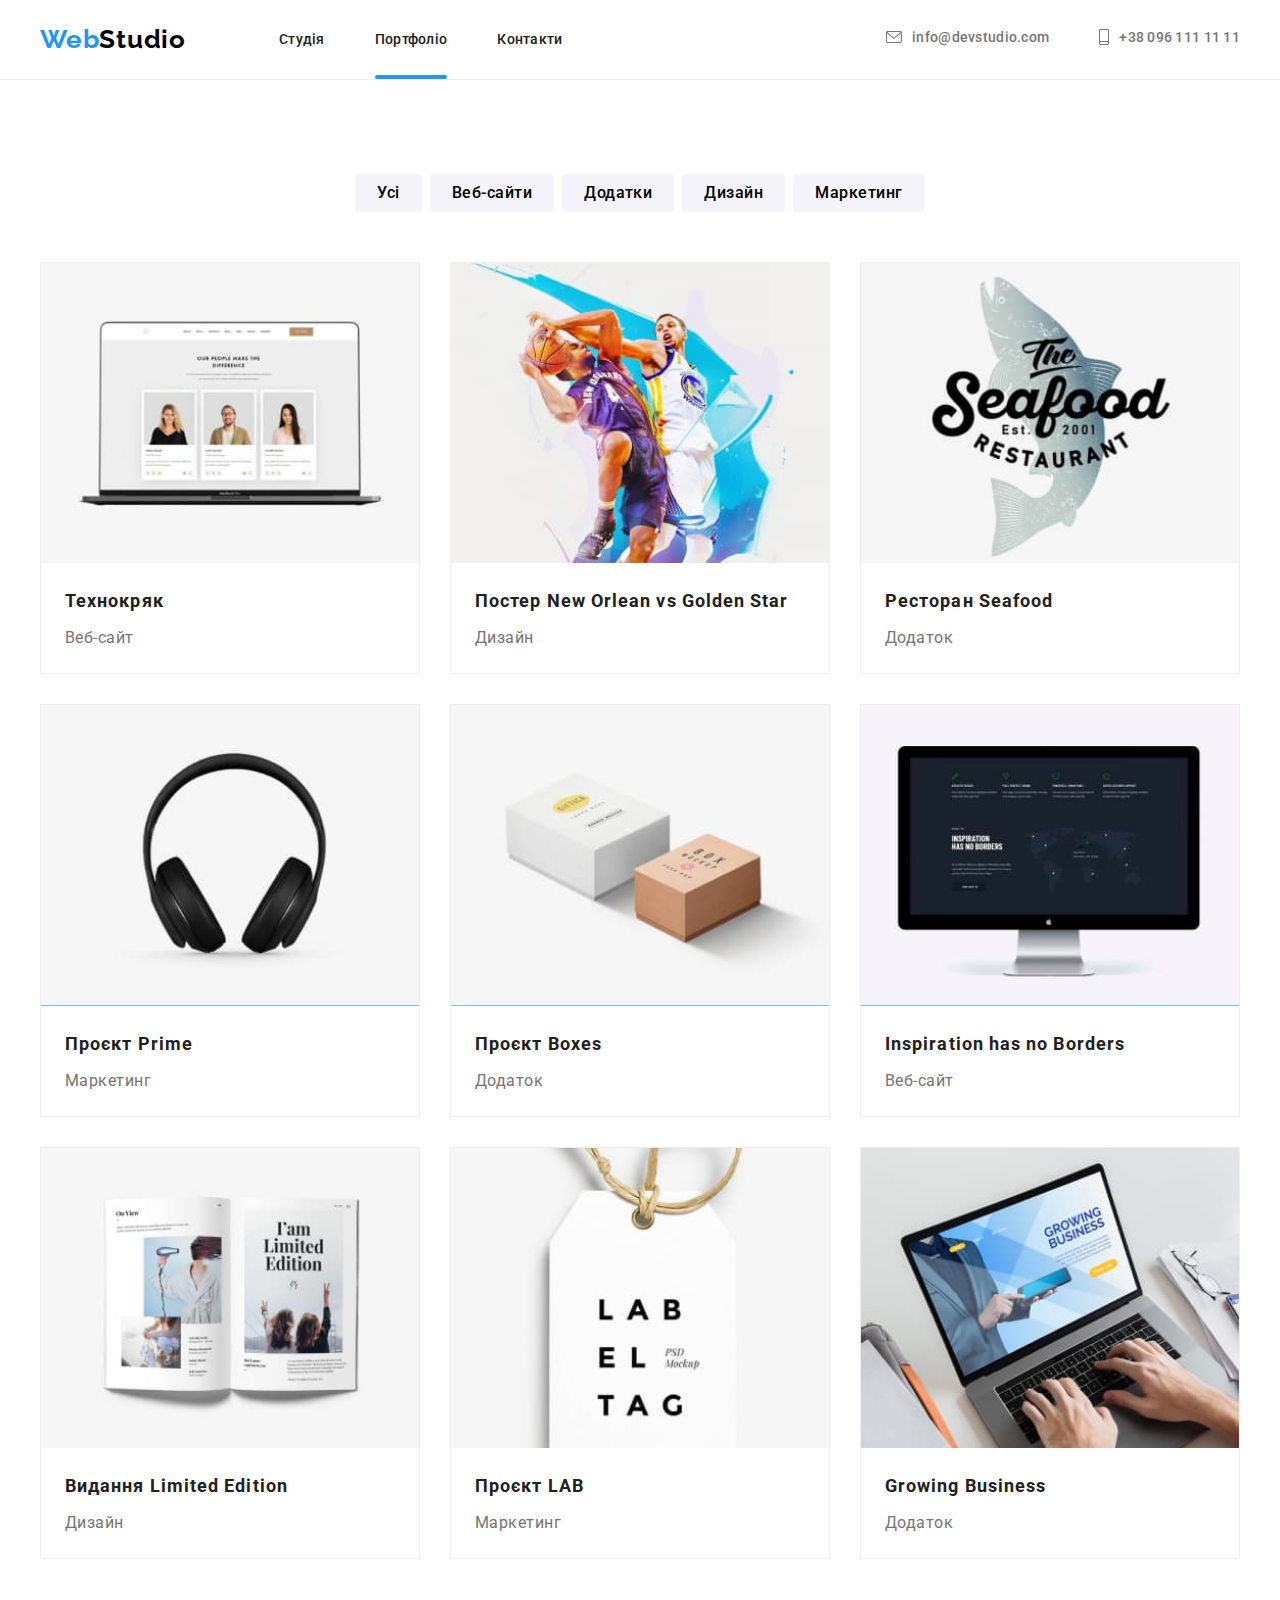
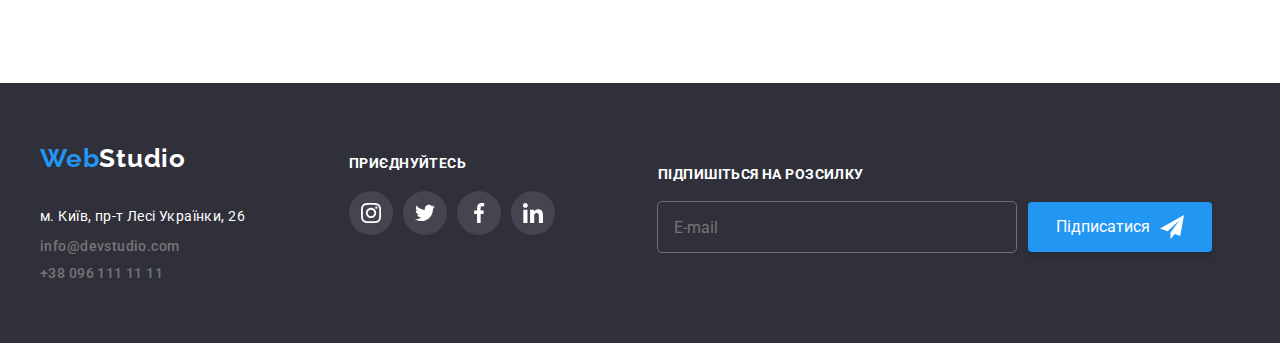
==== portfolio.html @ 51b9fe57 "commed" ====
<!DOCTYPE html>
<html lang="en">
  <head>
    <meta charset="UTF-8" />
    <meta http-equiv="X-UA-Compatible" content="IE=edge" />
    <meta name="viewport" content="width=device-width, initial-scale=1.0" />
    <link
      rel="stylesheet"
      href="https://cdnjs.cloudflare.com/ajax/libs/modern-normalize/1.1.0/modern-normalize.css"
    />
    <link rel="stylesheet" href="./css/style.css" />
    <link rel="preconnect" href="https://fonts.googleapis.com" />
    <link rel="preconnect" href="https://fonts.gstatic.com" crossorigin />
    <link
      href="https://fonts.googleapis.com/css2?family=Raleway:wght@700&family=Roboto:wght@400;500;700;900&display=swap"
      rel="stylesheet"
    />
    <title>WebStudio</title>
  </head>
  <body>
    <header>
      <div class="container header">
        <a class="logo link" href="/"
          ><span class="logo__text">Web</span>Studio</a
        >
        <nav>
          <ul class="list header-list">
            <li>
              <a class="link list-link" href="./index.html">Студія</a>
            </li>
            <li>
              <a
                class="link header-menu__active list-link"
                href="./portfolio.html"
                >Портфоліо</a
              >
            </li>
            <li><a class="link list-link" href="#">Контакти</a></li>
          </ul>
        </nav>
        <ul class="list header-contact">
          <li class="header-contact__icon">
            <a
              class="link list-link header-contact__link"
              href="mailto:info@devstudio.com"
            >
              <svg width="16" height="12px">
                <use href="./images/icons.svg#icon-envelope"></use>
              </svg>
              info@devstudio.com
            </a>
          </li>
          <li class="header-contact__icon">
            <a
              class="link list-link header-contact__link"
              href="tel:+380961111111"
            >
              <svg width="10" height="16px">
                <use href="./images/icons.svg#icon-vector"></use>
              </svg>
              +38 096 111 11 11
            </a>
          </li>
        </ul>
      </div>
    </header>
    <main>
      <section class="section">
        <div class="container">
          <ul class="list button-flex">
            <li><button class="projects" type="button">Усі</button></li>
            <li><button class="projects" type="button">Веб-сайти</button></li>
            <li><button class="projects" type="button">Додатки</button></li>
            <li><button class="projects" type="button">Дизайн</button></li>
            <li><button class="projects" type="button">Маркетинг</button></li>
          </ul>
          <ul class="list work-flex">
            <li class="item">
              <div class="img-wrapper">
                <img
                  src="./images/web-site-texnokrik.jpg"
                  alt="Технокряк"
                  width="370"
                />
                <div class="work-description">
                  Ресурс пропонує комплексні пропозиції з різним рівнем
                  функціоналу та сервісів. Все це дозволить відвідувачу отримати
                  вичерпні відомості про компанію чи приватну особу.
                </div>
              </div>
              <h2 class="projects-name">Технокряк</h2>
              <p class="projects-work">Веб-сайт</p>
            </li>
            <li class="item">
              <div class="img-wrapper">
                <img
                  src="./images/design-new-orlean-vs-golden-star.jpg"
                  alt="Постер New Orlean vs Golden Star"
                  width="370"
                />
                <div class="work-description">
                  Ресурс пропонує комплексні пропозиції з різним рівнем
                  функціоналу та сервісів. Все це дозволить відвідувачу отримати
                  вичерпні відомості про компанію чи приватну особу.
                </div>
              </div>
              <h2 class="projects-name">Постер New Orlean vs Golden Star</h2>
              <p class="projects-work">Дизайн</p>
            </li>
            <li class="item">
              <div class="img-wrapper">
                <img
                  src="./images/addition-seafood-restaurant.jpg"
                  alt="Ресторан Seafood"
                  width="370"
                />
                <div class="work-description">
                  Ресурс пропонує комплексні пропозиції з різним рівнем
                  функціоналу та сервісів. Все це дозволить відвідувачу отримати
                  вичерпні відомості про компанію чи приватну особу.
                </div>
              </div>
              <h2 class="projects-name">Ресторан Seafood</h2>
              <p class="projects-work">Додаток</p>
            </li>
            <li class="item">
              <div class="img-wrapper">
                <img
                  src="./images/marketing-project-prime.jpg"
                  alt="Проєкт Prime"
                  width="370"
                />
                <div class="work-description">
                  Ресурс пропонує комплексні пропозиції з різним рівнем
                  функціоналу та сервісів. Все це дозволить відвідувачу отримати
                  вичерпні відомості про компанію чи приватну особу.
                </div>
              </div>
              <h2 class="projects-name">Проєкт Prime</h2>
              <p class="projects-work">Маркетинг</p>
            </li>
            <li class="item">
              <div class="img-wrapper">
                <img
                  src="./images/addition-project-boxes.jpg"
                  alt="Проєкт Boxes"
                  width="370"
                />
                <div class="work-description">
                  Ресурс пропонує комплексні пропозиції з різним рівнем
                  функціоналу та сервісів. Все це дозволить відвідувачу отримати
                  вичерпні відомості про компанію чи приватну особу.
                </div>
              </div>
              <h2 class="projects-name">Проєкт Boxes</h2>
              <p class="projects-work">Додаток</p>
            </li>
            <li class="item">
              <div class="img-wrapper">
                <img
                  src="./images/web-site-inspiration-has-no-borders.jpg"
                  alt="Inspiration has no Borders"
                  width="370"
                />
                <div class="work-description">
                  Ресурс пропонує комплексні пропозиції з різним рівнем
                  функціоналу та сервісів. Все це дозволить відвідувачу отримати
                  вичерпні відомості про компанію чи приватну особу.
                </div>
              </div>
              <h2 class="projects-name">Inspiration has no Borders</h2>
              <p class="projects-work">Веб-сайт</p>
            </li>
            <li class="item">
              <div class="img-wrapper">
                <img
                  src="./images/design-edition-limited-edition.jpg"
                  alt="Видання Limited Edition"
                  width="370"
                />
                <div class="work-description">
                  Ресурс пропонує комплексні пропозиції з різним рівнем
                  функціоналу та сервісів. Все це дозволить відвідувачу отримати
                  вичерпні відомості про компанію чи приватну особу.
                </div>
              </div>
              <h2 class="projects-name">Видання Limited Edition</h2>
              <p class="projects-work">Дизайн</p>
            </li>
            <li class="item">
              <div class="img-wrapper">
                <img
                  src="./images/marketing-project-lab.jpg"
                  alt="Проєкт LAB"
                  width="370"
                />
                <div class="work-description">
                  Ресурс пропонує комплексні пропозиції з різним рівнем
                  функціоналу та сервісів. Все це дозволить відвідувачу отримати
                  вичерпні відомості про компанію чи приватну особу.
                </div>
              </div>
              <h2 class="projects-name">Проєкт LAB</h2>
              <p class="projects-work">Маркетинг</p>
            </li>
            <li class="item">
              <div class="img-wrapper">
                <img
                  src="./images/addition-growing-business.jpg"
                  alt="Growing Business"
                  width="370"
                />
                <div class="work-description">
                  Ресурс пропонує комплексні пропозиції з різним рівнем
                  функціоналу та сервісів. Все це дозволить відвідувачу отримати
                  вичерпні відомості про компанію чи приватну особу.
                </div>
              </div>
              <h2 class="projects-name">Growing Business</h2>
              <p class="projects-work">Додаток</p>
            </li>
          </ul>
        </div>
      </section>
    </main>
    <footer>
      <div class="container flex-botom">
        <div class="wrapper-bottom">
          <a class="logo link logo--light" href="/"
            ><span class="logo__text">Web</span>Studio</a
          >
          <address class="no-incline">
            <ul class="list">
              <li>
                <a
                  class="map"
                  target="_blank"
                  rel="noopener noreferrer nofollow"
                  href="https://goo.gl/maps/KYdNu7RqpGxBvXXn9"
                  >м. Київ, пр-т Лесі Українки, 26</a
                >
              </li>
              <li>
                <a class="link contacts-footer" href="mailto:info@devstudio.com"
                  >info@devstudio.com</a
                >
              </li>
              <li>
                <a class="link contacts-footer" href="tel:+380961111111"
                  >+38 096 111 11 11</a
                >
              </li>
            </ul>
          </address>
        </div>
        <div>
          <p class="bottom-text">приєднуйтесь</p>
          <ul class="list bottom-list">
            <li class="bottom-icons">
              <a href="">
                <svg class="bottom-social-icon" width="20" height="20">
                  <use href="./images/icons.svg#icon-instagram"></use>
                </svg>
              </a>
            </li>
            <li class="bottom-icons">
              <a href="">
                <svg class="bottom-social-icon" width="20" height="20">
                  <use href="./images/icons.svg#icon-twitter"></use>
                </svg>
              </a>
            </li>
            <li class="bottom-icons">
              <a href="">
                <svg class="bottom-social-icon" width="20" height="20">
                  <use href="./images/icons.svg#icon-facebook"></use>
                </svg>
              </a>
            </li>
            <li class="bottom-icons">
              <a href="">
                <svg class="bottom-social-icon" width="20" height="20">
                  <use href="./images/icons.svg#icon-linkedin"></use>
                </svg>
              </a>
            </li>
          </ul>
        </div>
        <div class="wrapper-form">
          <p class="form-text-footer">Підпишіться на розсилку</p>
          <div class="form-footer">
            <input
              type="text"
              name="input-footer"
              class="input-footer"
              placeholder="E-mail"
            />
            <button class="button-footer" type="button">
              Підписатися
              <svg width="24" height="24">
                <use href="./images/icons.svg#icon-send"></use>
              </svg>
            </button>
          </div>
        </div>
      </div>
    </footer>
  </body>
</html>
---- css/style.css ----
body {
    font-family: 'Roboto', sans-serif;
    color: var(--text-color);
    margin: 0;
    padding: 0;
    background-color: var(--main-color);
}

ul,
p,
h1,
h2,
h3,
h4 {
    margin: 0;
    padding: 0;
}

:root {
    --main-color: #FFFFFF;
    --active-color: #2196F3;
    --contact-color: #757575;
    --text-color: #212121;
    --order-color: #2F303A;
    --logo-color: #000000;
    --projects-color: #F5F4FA;
    --button-hover: #188CE8;
    --icons-color: #AFB1B8;
    --divider-color: #ECECEC;
}

.link {
    text-decoration: none;
}

.header-menu__active {
    color: var(--active-color);
    position: relative;
    padding: 32px 0;
}

.header-menu__active::after {
    content: '';
    height: 4px;
    background-color: var(--active-color);
    position: absolute;
    bottom: 0;
    left: 0;
    right: 0;
    border-radius: 2px;
}

.list {
    list-style: none;
}

.order__title {
    font-weight: 900;
    font-size: 44px;
    line-height: calc(60 / 44);
    text-transform: uppercase;
    color: var(--main-color);
    letter-spacing: 0.06em;
    text-align: center;
    max-width: 696px;
    margin: 0 auto;
}

.section.order {
    max-width: 1600px;
    background-image: linear-gradient(rgba(47, 48, 58, 0.4), rgba(47, 48, 58, 0.4)), url(../images/teams.png);
    /* background-image: url(../images/teams.png), linear-gradient(rgba(47, 48, 58, 0.4),rgba(47, 48, 58, 0.4)); */
    /* text-align: center; */
    padding-bottom: 200px;
    padding-top: 200px;
}

/* section.order {
    margin: 0 auto;
} */

.list-link {
    color: var(--text-color);
    font-family: 'Roboto';
    font-style: normal;
    font-weight: 500;
    font-size: 14px;
    line-height: calc(16 / 14);
    letter-spacing: 0.02em;
    transition: color 250ms cubic-bezier(0.4, 0, 0.2, 1);
}
.logo {
    font-family: 'Raleway';
    font-weight: 700;
    font-size: 26px;
    line-height: calc(31 / 26);
    letter-spacing: 0.03em;
    color: var(--logo-color);
    margin-right: 93px;
}

.logo__text {
    color: var(--active-color);
}

.header-contact__link {
    color: var(--contact-color);
    font-weight: 500;
    font-size: 14px;
    line-height: calc(16/14);
    letter-spacing: 0.02em;
    display: inline-flex;
    align-items: center;
    transition: color 250ms cubic-bezier(0.4, 0, 0.2, 1);
}

.no-incline {
    font-style: normal;
}

.no-incline a:focus {
    color: var(--active-color);
}

.map {
    text-decoration: none;
    font-size: 14px;
    line-height: calc(24/14);
    color: var(--main-color);
    letter-spacing: 0.03em;
    transition: color 250ms cubic-bezier(0.4, 0, 0.2, 1);
}

.map:hover {
    color: var(--active-color);
}

footer {
    background-color: var(--order-color);
}

.header-contact__link:hover {
    color: var(--active-color);
}

.order__button {
    background-color: var(--active-color);
    color: var(--main-color);
    font-family: 'Roboto';
    font-weight: 700;
    font-size: 16px;
    line-height: calc(30 / 16);
    letter-spacing: 0.06em;
    cursor: pointer;
    border: none;
    padding: 10px 32px;
    box-shadow: 0px 4px 4px rgba(0, 0, 0, 0.15);
    border-radius: 4px;
    transition: background-color 250ms cubic-bezier(0.4, 0, 0.2, 1);
    margin: 30px auto 0;
    display: block;
}

.order__button:hover {
    background-color: var(--button-hover);
}

.contacts-footer {
    color: var(--contact-color);
    font-weight: 500;
    font-size: 14px;
    line-height: calc(16/14);
    letter-spacing: 0.03em;
    transition: color 250ms cubic-bezier(0.4, 0, 0.2, 1);
}

.contacts-footer:hover {
    color: var(--active-color);
}

.box__title {
    font-weight: 700;
    font-size: 14px;
    line-height: calc(16 / 14);
    letter-spacing: 0.03em;
    text-transform: uppercase;
    margin-bottom: 10px;
}

.box__description {
    font-size: 14px;
    line-height: calc(24 / 14);
    letter-spacing: 0.03em;
    color: var(--contact-color);
}

.job {
    font-weight: 700;
    font-size: 36px;
    line-height: calc(42 / 36);
    letter-spacing: 0.03em;
}

.team {
    background-color: var(--projects-color);
}

.team__title {
    font-weight: 700;
    font-size: 36px;
    line-height: calc(42 / 36);
    letter-spacing: 0.03em;
    text-align: center;
    margin-bottom: 50px;
}

.name-team {
    font-weight: 500;
    font-size: 16px;
    line-height: calc(19 / 16);
    letter-spacing: 0.03em;
}

.profession-team {
    font-weight: 400;
    font-size: 16px;
    line-height: calc(19 / 16);
    letter-spacing: 0.03em;
    color: var(--contact-color);
}

.projects {
    cursor: pointer;
    border: none;
    background-color: var(--projects-color);
    font-weight: 500;
    font-size: 16px;
    line-height: calc(26 / 16);
    letter-spacing: 0.03em;
    font-family: 'Roboto';
    font-weight: 500;
    font-size: 16px;
    line-height: calc(26 / 16);
    padding: 6px 22px;
    border-radius: 4px;
    transition: box-shadow 250ms cubic-bezier(0.4, 0, 0.2, 1), color 250ms cubic-bezier(0.4, 0, 0.2, 1), background-color 250ms cubic-bezier(0.4, 0, 0.2, 1);
}

.button-flex li:not(:first-child) {
    margin-left: 8px;
}

.projects:hover {
    background-color: var(--active-color);
    color: var(--main-color);
    border: none;
    box-shadow: 0px 3px 1px rgba(0, 0, 0, 0.1), 0px 1px 2px rgba(0, 0, 0, 0.08), 0px 2px 2px rgba(0, 0, 0, 0.12);
}

.projects:focus {
    background-color: var(--active-color);
    color: var(--main-color);
}

.projects-name {
    font-weight: 700;
    font-size: 18px;
    line-height: calc(36 / 18);
    letter-spacing: 0.06em;
}

.projects-work {
    font-size: 16px;
    line-height: calc(30 / 16);
    letter-spacing: 0.03em;
    color: var(--contact-color);
}

.logo--light {
    color: var(--main-color);
}
.header {
    display: flex;
    align-items: center;
}

.header-list {
    display: flex;
}

.list-link:hover,
.list-link:focus {
    color: var(--active-color);
}

.header-contact {
    display: flex;
    margin-left: auto;
}

.header-contact>li:first-child {
    margin-right: 50px;
}

.container {
    max-width: 1200px;
    margin: 0 auto;
}

.header-list>li:not(:last-child) {
    margin-right: 50px;
}

header {
    padding: 24px 0;
}

.box {
    display: flex;
    margin-bottom: 118px;
    margin-left: -30px;
}

.box .box__element {
    flex-basis: calc((100% - 90px) / 4);
    margin-left: 30px;
}

.job__box {
    display: flex;
    margin-top: 50px;
    margin-left: -30px;
}

.job__box .box__item {
    flex-basis: calc((100% - 60px) / 3);
    margin-left: 30px;
}

.job__title {
    text-align: center;
}

.team-flex {
    display: flex;
    text-align: center;

    margin-left: -30px;
}

.team-flex-item {
    margin-left: 30px;
    flex-basis: calc((100% - 90px) / 4);
    border-radius: 0px 0px 4px 4px;
    box-shadow: 0px 1px 3px rgba(0, 0, 0, 0.12), 0px 1px 1px rgba(0, 0, 0, 0.14), 0px 2px 1px rgba(0, 0, 0, 0.2);
}

.team-flex-item>img {
    width: 100%;
}

.team-flex>li {
    background-color: var(--main-color);
}

.team-flex h3 {
    margin-top: 30px;
    margin-bottom: 10px;
}

footer {
    padding: 60px 0;
}

address {
    margin-top: 30px;
}

.no-incline li:not(:first-child) {
    margin-top: 9px;
}

.button-flex {
    display: flex;
    justify-content: center;
    margin-bottom: 50px;
}

.work-flex {
    display: flex;
    flex-wrap: wrap;
    margin-left: -30px;
}

.work-flex .item {
    flex-basis: calc((100% - 90px) / 3);
    margin-left: 30px;
    transition: box-shadow 250ms cubic-bezier(0.4, 0, 0.2, 1);
}

.work-flex .item:hover {
    box-shadow: 0px 1px 1px rgba(0, 0, 0, 0.12), 0px 4px 4px rgba(0, 0, 0, 0.06), 1px 4px 6px rgba(0, 0, 0, 0.16);
}

.item img {
    width: 100%;
}

.work-flex li {
    border: 1px solid #EEEEEE;
    margin-bottom: 30px;
    cursor: pointer;
}

.work-flex h2 {
    margin-left: 24px;
    margin-top: 20px;

}

.work-flex p {
    margin-left: 24px;
    margin-bottom: 20px;
    margin-top: 4px;
}

.section {
    padding-top: 94px;
    padding-bottom: 94px;
}

.team-icons a {
    width: 44px;
    height: 44px;
    display: inline-block;
    margin-right: 10px;
    border-radius: 50%;
    background-color: var(--main-color);
    color: var(--icons-color);
    transition: color 250ms cubic-bezier(0.4, 0, 0.2, 1),background-color 250ms cubic-bezier(0.4, 0, 0.2, 1);
}

.team-icons a:hover {
    background-color: var(--active-color);
    color: var(--main-color);
}

.team-icons a:focus {
    background-color: var(--active-color);
    color: var(--main-color);
}

.team-icons a svg {
    fill: currentColor;
}

.team-icons:last-child {
    margin-right: 0;
}

.flex-icons {
    display: flex;
    justify-content: center;
    margin-top: 16px;
    margin-bottom: 30px;
}

.social-icon {
    fill: var(--icons-color);
}

.box__wrapper-icon {
    display: flex;
    justify-items: center;
    justify-content: center;
    background-color: var(--projects-color);
    height: 120px;
    max-width: 270px;
    margin-bottom: 30px;
    border-radius: 4px;
}

.lean-clients {
    font-weight: 700;
    font-size: 36px;
    line-height: calc(42 / 36);
    text-align: center;
    letter-spacing: 0.03em;
    margin-bottom: 50px;
}

.clients-wrapper {
    display: flex;
    margin-left: -30px;
}

.element-icon {
    width: 170px;
    height: 92px;
    flex-basis: calc((100% - 150px) / 6);
    margin-left: 30px;
}

.element-icon a svg {
    fill: var(--icons-color);
    transition: fill 250ms cubic-bezier(0.4, 0, 0.2, 1);
}

.element-icon a:hover,
.element-icon a:focus {
    border: 1px solid var(--active-color);
}

.element-icon a:hover svg,
.element-icon a:focus svg {
    fill: var(--active-color);
}

.element-icon a {
    width: 100%;
    height: 100%;
    display: flex;
    justify-content: center;
    align-items: center;
    border: 1px solid var(--icons-color);
    border-radius: 4px;
    transition: border-color 250ms cubic-bezier(0.4, 0, 0.2, 1);
}

.flex-botom {
    display: flex;
}

.bottom-icons {
    width: 44px;
    height: 44px;
    margin-right: 10px;
    border-radius: 50%;
    display: flex;
    justify-content: center;
    align-items: center;
    background-color: rgba(255, 255, 255, 0.1);
    transition: background-color 250ms cubic-bezier(0.4, 0, 0.2, 1);
}

.bottom-icons a {
    width: 100%;
    height: 100%;
    display: flex;
    align-items: center;
    justify-content: center;
    border-radius: 50%;
}

.bottom-icons a:focus {
    background-color: var(--active-color);

}

.bottom-icons svg {
    fill: var(--main-color);
    transition: fill 250ms cubic-bezier(0.4, 0, 0.2, 1);
}

.bottom-list {
    display: flex;
    margin-top: 20px;
}

.bottom-icons:hover {
    background-color: var(--active-color);
}

.bottom-icons:hover svg {
    fill: var(--main-color);
}

.wrapper-bottom {
    margin-right: 70px;
}

.bottom-text {
    font-weight: 700;
    font-size: 14px;
    line-height: calc(16/14);
    letter-spacing: 0.03em;
    text-transform: uppercase;
    color: var(--main-color);
    margin-top: 12px;
}

.header-contact__icon:hover .list-link {
    color: var(--button-hover);
}

.header-contact__link svg {
    fill: currentColor;
    margin-right: 10px;
    cursor: pointer;
}

/* leason 5 */
.img-wrapper img {
    display: block;
}

.work-flex .img-wrapper {
    position: relative;
    overflow: hidden;
}

.work-description {
    background-color: var(--active-color);
    position: absolute;
    bottom: 0;
    height: 100%;
    color: var(--main-color);
    display: flex;
    justify-content: center;
    align-items: center;
    font-weight: 400;
    font-size: 18px;
    line-height: calc(28 / 18);
    letter-spacing: 0.03em;
    transform: translateY(100%);
    padding: 24px;
    opacity: 90%;
    transition: transform 250ms cubic-bezier(0.4, 0, 0.2, 1);
}

.work-flex .item:hover .work-description {
    transform: translateY(0);
}

header {
    height: 80px;
    border-bottom: 1px solid var(--divider-color);
}

/* modal window */
.order__backdrop.is-hidden {
    visibility: hidden;
    opacity: 0;
    pointer-events: none;
}

.order__backdrop {
    position: fixed;
    top: 0;
    left: 0;
    width: 100%;
    height: 100%;
    opacity: 1;
    visibility: visible;
    transition: opacity 250ms cubic-bezier(0.4, 0, 0.2, 1), visibility 250ms cubic-bezier(0.4, 0, 0.2, 1);
    background: rgba(0, 0, 0, 0.2);
    display: flex;
    justify-content: center;
    align-items: center;
    z-index: 1;
}

.modal {
    width: 528px;
    background: #FFFFFF;
    box-shadow: 0px 1px 3px rgba(0, 0, 0, 0.12), 0px 1px 1px rgba(0, 0, 0, 0.14), 0px 2px 1px rgba(0, 0, 0, 0.2);
    border-radius: 4px;
    margin: 0 auto;
    position: relative;
    padding: 40px;
}

.modal label {
    display: inline-block;
    margin-bottom: 4px;
    color: var(--contact-color);
    font-size: 12px;
    line-height: 14px;
    letter-spacing: 0.01em;
}
.modal__close {
    position: absolute;
    cursor: pointer;
    top: 8px;
    right: 8px;
    background: transparent;
    border: none;
    padding: 0;
    /* fill: none; */
}
.modal__close svg {
    border: 1px solid rgba(0, 0, 0, 0.1);
    border-radius: 50%;
}

.modal__close:hover svg {
    transition: transform 250ms cubic-bezier(0.4, 0, 0.2, 1);
    fill: var(--active-color);
}



.job__description {
    position: absolute;
    height: 70px;
    width: 100%;
    bottom: 0;
    display: flex;
    justify-content: center;
    align-items: center;
    color: var(--main-color);
    text-transform: uppercase;
    font-weight: 700;
    font-size: 14px;
    line-height: calc(16/14);
    background: rgba(47, 48, 58, 0.8);
}
.box__item {
    position: relative;
}
.box__item img {
    display: block;
}
.form__input {
    width: 100%;
    height: 40px;
    border: 1px solid rgba(33, 33, 33, 0.2);
    border-radius: 4px;
    cursor: pointer;
    padding-left: 45px;
}
.form__input:focus {
    outline: 1px solid var(--active-color);


}
.form__button-send {
    width: 100%;
    max-width: 200px;
    height: 50px;
    font-weight: 700;
    font-size: 16px;
    line-height: calc(30/16);
    background: var(--active-color);
    box-shadow: 0px 4px 4px rgba(0, 0, 0, 0.15);
    border-radius: 4px;
    color: var(--main-color);
    border: none;
    cursor: pointer;
    letter-spacing: 0.06em;
    display: block;
    margin: 0 auto;
}
.modal__text {
    color: var(--text-color);
    font-weight: 700;
    font-size: 20px;
    line-height: calc(23/20);
    text-align: center;
    letter-spacing: 0.03em;
    margin-bottom: 12px;
}
.form__textarea {
    resize: none;
    height: 120px;
    padding: 12px 16px;


}
/* .form__textarea::placeholder {
    font-size: 11px;
    color: rebeccapurple;
    padding: 20px;
} */

.form__wrapper {
    position: relative;
    margin-bottom: 10px; 
}
.form__icon {
    position: absolute;
    left: 15px;
    top: 50%;
    transform: translateY(-50%);
}
.form__input:focus + .form__icon {
    transition: transform 250ms cubic-bezier(0.4, 0, 0.2, 1);
    fill: var(--active-color);
}
.form__textarea::placeholder {
    color: rgba(117, 117, 117, 0.5);
    font-size: 12px;
    line-height: calc(14 / 12);
    letter-spacing: 0.01em;
    margin: 0 auto;
} 
.form__line label {
    margin: 20px 0 30px;
    font-size: 14px;
    line-height: calc(24/14);
    letter-spacing: 0.03em;
    color: #757575;
    display: flex;
}
.form__line {
    text-align: center;
}
.form__line a {
    color: var(--active-color);
}
.form__checkbox-agree {
    display: flex;
    align-items: center;
    justify-content: center;
    cursor: pointer;
}
.form__checkbox-agree::before {
    display: flex;
    margin-right: 8px;
    content: " ";
    width: 16px;
    height: 15px;
    border: 2px solid black;
    border-radius: 2px;
}
.form__check {
    margin: 10px 0;
}
.form__check input:checked + .form__checkbox-agree::before {
    background-color: var(--active-color);
    border: none;
    background-image: url(../images/vector-form.svg);
    background-repeat: no-repeat;
    background-position: center;
}   
.form__input-check {
    display: none;
}
.form-text-footer {
    font-weight: 700;
    font-size: 14px;
    line-height: calc(16/14);
    letter-spacing: 0.03em;
    text-transform: uppercase;
    color: var(--main-color);
}
.input-footer {
    width: 358px;
    height: 50px;
    background-color: inherit;
    border-radius: 4px;
    outline: 1px solid rgba(255, 255, 255, 0.3);
    border: none;
    cursor: pointer;
    padding: 15px 16px;
    color: var(--main-color) ;
}
.wrapper-form {
    margin-top: 23px;
    margin-left: 93px;
}
.wrapper-form input:focus {
    outline: 1px solid var(--button-hover);
}
.button-footer {
    height: 50px;
    margin-left: 12px;
    background: #2196F3;
    box-shadow: 0px 4px 4px rgba(0, 0, 0, 0.15);
    border-radius: 4px;
    border: none;
    color: var(--main-color);
    padding: 0px 28px;
    display: inline-flex;
    align-items: center;
}
.button-footer svg {
    margin-left: 10px;
}
.form-footer {
    display: flex;
    margin-top: 20px;
}
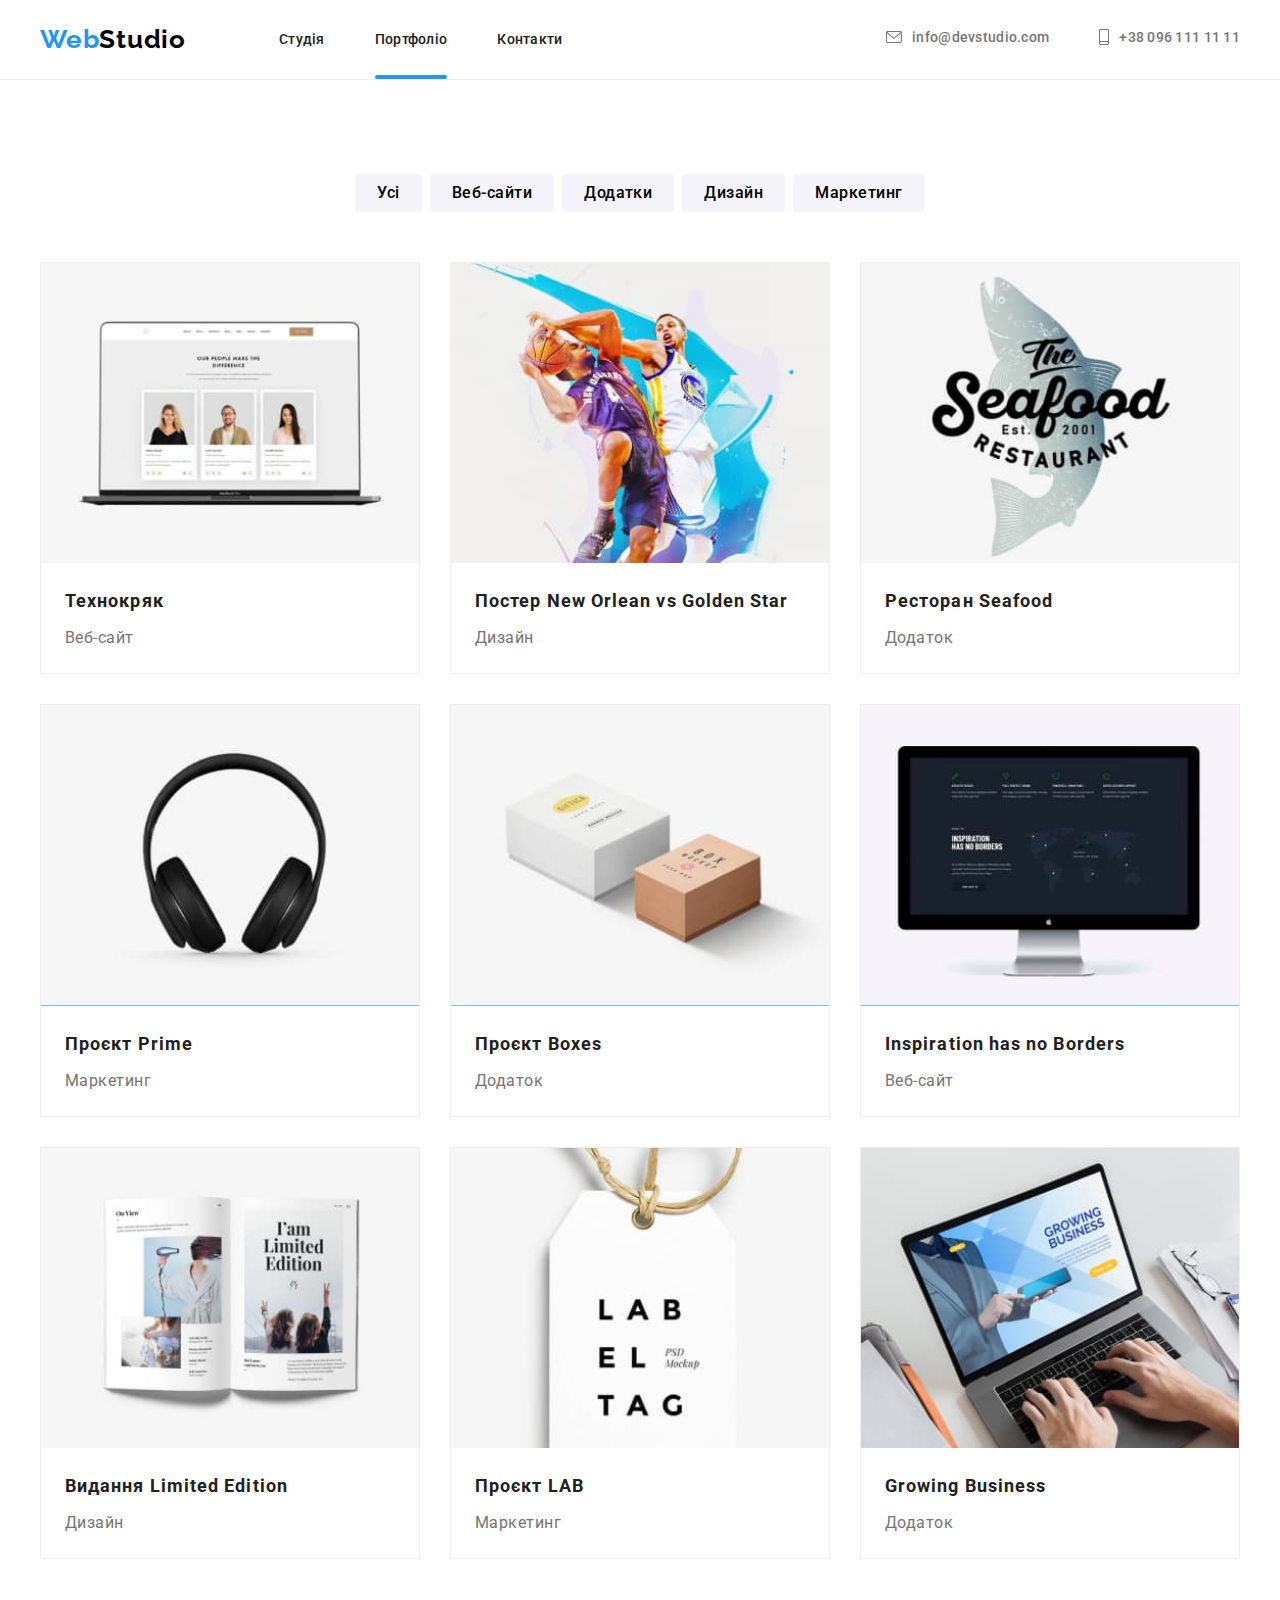
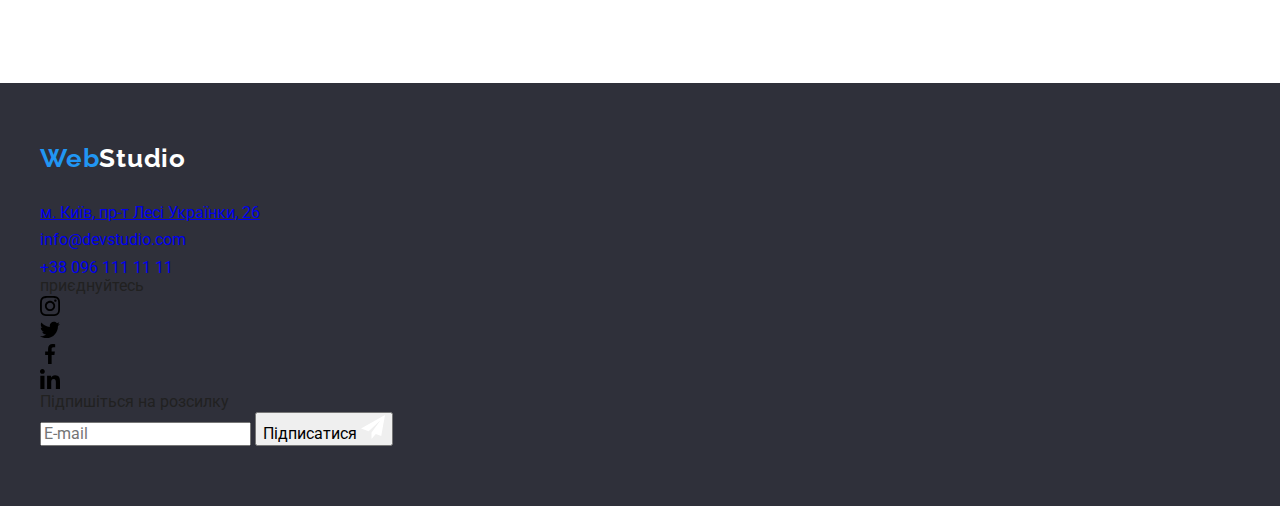
==== commit 035c2a74: "end_index" ====
--- a/portfolio.html
+++ b/portfolio.html
@@ -225,11 +225,11 @@
     </main>
     <footer>
       <div class="container flex-botom">
-        <div class="wrapper-bottom">
+        <div class="bottom__wrapper">
           <a class="logo link logo--light" href="/"
             ><span class="logo__text">Web</span>Studio</a
           >
-          <address class="no-incline">
+          <address class="adds">
             <ul class="list">
               <li>
                 <a
--- a/css/style.css
+++ b/css/style.css
@@ -114,15 +114,15 @@
     transition: color 250ms cubic-bezier(0.4, 0, 0.2, 1);
 }
 
-.no-incline {
+.adds {
     font-style: normal;
 }
 
-.no-incline a:focus {
+.adds a:focus {
     color: var(--active-color);
 }
 
-.map {
+.adds__map {
     text-decoration: none;
     font-size: 14px;
     line-height: calc(24/14);
@@ -131,7 +131,7 @@
     transition: color 250ms cubic-bezier(0.4, 0, 0.2, 1);
 }
 
-.map:hover {
+.adds__map:hover {
     color: var(--active-color);
 }
 
@@ -165,7 +165,7 @@
     background-color: var(--button-hover);
 }
 
-.contacts-footer {
+.adds__contacts {
     color: var(--contact-color);
     font-weight: 500;
     font-size: 14px;
@@ -174,7 +174,7 @@
     transition: color 250ms cubic-bezier(0.4, 0, 0.2, 1);
 }
 
-.contacts-footer:hover {
+.adds__contacts:hover {
     color: var(--active-color);
 }
 
@@ -214,14 +214,14 @@
     margin-bottom: 50px;
 }
 
-.name-team {
+.team-flex__name {
     font-weight: 500;
     font-size: 16px;
     line-height: calc(19 / 16);
     letter-spacing: 0.03em;
 }
 
-.profession-team {
+.team-flex__profession {
     font-weight: 400;
     font-size: 16px;
     line-height: calc(19 / 16);
@@ -348,14 +348,14 @@
     margin-left: -30px;
 }
 
-.team-flex-item {
+.team-flex__item {
     margin-left: 30px;
     flex-basis: calc((100% - 90px) / 4);
     border-radius: 0px 0px 4px 4px;
     box-shadow: 0px 1px 3px rgba(0, 0, 0, 0.12), 0px 1px 1px rgba(0, 0, 0, 0.14), 0px 2px 1px rgba(0, 0, 0, 0.2);
 }
 
-.team-flex-item>img {
+.team-flex__item>img {
     width: 100%;
 }
 
@@ -376,7 +376,7 @@
     margin-top: 30px;
 }
 
-.no-incline li:not(:first-child) {
+.adds li:not(:first-child) {
     margin-top: 9px;
 }
 
@@ -429,7 +429,7 @@
     padding-bottom: 94px;
 }
 
-.team-icons a {
+.flex-icons__item a {
     width: 44px;
     height: 44px;
     display: inline-block;
@@ -440,21 +440,21 @@
     transition: color 250ms cubic-bezier(0.4, 0, 0.2, 1),background-color 250ms cubic-bezier(0.4, 0, 0.2, 1);
 }
 
-.team-icons a:hover {
-    background-color: var(--active-color);
-    color: var(--main-color);
-}
-
-.team-icons a:focus {
-    background-color: var(--active-color);
-    color: var(--main-color);
-}
-
-.team-icons a svg {
+.flex-icons__item a:hover {
+    background-color: var(--active-color);
+    color: var(--main-color);
+}
+
+.flex-icons__item a:focus {
+    background-color: var(--active-color);
+    color: var(--main-color);
+}
+
+.flex-icons__item a svg {
     fill: currentColor;
 }
 
-.team-icons:last-child {
+.flex-icons__item:last-child {
     margin-right: 0;
 }
 
@@ -480,7 +480,7 @@
     border-radius: 4px;
 }
 
-.lean-clients {
+.clients_title {
     font-weight: 700;
     font-size: 36px;
     line-height: calc(42 / 36);
@@ -494,29 +494,29 @@
     margin-left: -30px;
 }
 
-.element-icon {
+.clients_element {
     width: 170px;
     height: 92px;
     flex-basis: calc((100% - 150px) / 6);
     margin-left: 30px;
 }
 
-.element-icon a svg {
+.clients_element a svg {
     fill: var(--icons-color);
     transition: fill 250ms cubic-bezier(0.4, 0, 0.2, 1);
 }
 
-.element-icon a:hover,
-.element-icon a:focus {
+.clients_element a:hover,
+.clients_element a:focus {
     border: 1px solid var(--active-color);
 }
 
-.element-icon a:hover svg,
-.element-icon a:focus svg {
+.clients_element a:hover svg,
+.clients_element a:focus svg {
     fill: var(--active-color);
 }
 
-.element-icon a {
+.clients_element a {
     width: 100%;
     height: 100%;
     display: flex;
@@ -527,11 +527,11 @@
     transition: border-color 250ms cubic-bezier(0.4, 0, 0.2, 1);
 }
 
-.flex-botom {
-    display: flex;
-}
-
-.bottom-icons {
+.bottom {
+    display: flex;
+}
+
+.bottom__icons {
     width: 44px;
     height: 44px;
     margin-right: 10px;
@@ -543,7 +543,7 @@
     transition: background-color 250ms cubic-bezier(0.4, 0, 0.2, 1);
 }
 
-.bottom-icons a {
+.bottom__icons a {
     width: 100%;
     height: 100%;
     display: flex;
@@ -552,34 +552,34 @@
     border-radius: 50%;
 }
 
-.bottom-icons a:focus {
-    background-color: var(--active-color);
-
-}
-
-.bottom-icons svg {
+.bottom__icons a:focus {
+    background-color: var(--active-color);
+
+}
+
+.bottom__icons svg {
     fill: var(--main-color);
     transition: fill 250ms cubic-bezier(0.4, 0, 0.2, 1);
 }
 
-.bottom-list {
+.bottom__list {
     display: flex;
     margin-top: 20px;
 }
 
-.bottom-icons:hover {
-    background-color: var(--active-color);
-}
-
-.bottom-icons:hover svg {
+.bottom__icons:hover {
+    background-color: var(--active-color);
+}
+
+.bottom__icons:hover svg {
     fill: var(--main-color);
 }
 
-.wrapper-bottom {
+.bottom__wrapper {
     margin-right: 70px;
 }
 
-.bottom-text {
+.bottom__text {
     font-weight: 700;
     font-size: 14px;
     line-height: calc(16/14);
@@ -836,7 +836,7 @@
 .form__input-check {
     display: none;
 }
-.form-text-footer {
+.form-bottom__text {
     font-weight: 700;
     font-size: 14px;
     line-height: calc(16/14);
@@ -844,7 +844,7 @@
     text-transform: uppercase;
     color: var(--main-color);
 }
-.input-footer {
+.form-bottom__input {
     width: 358px;
     height: 50px;
     background-color: inherit;
@@ -855,14 +855,14 @@
     padding: 15px 16px;
     color: var(--main-color) ;
 }
-.wrapper-form {
+.form-bottom {
     margin-top: 23px;
     margin-left: 93px;
 }
-.wrapper-form input:focus {
+.form-bottom input:focus {
     outline: 1px solid var(--button-hover);
 }
-.button-footer {
+.form-bottom__button {
     height: 50px;
     margin-left: 12px;
     background: #2196F3;
@@ -874,10 +874,10 @@
     display: inline-flex;
     align-items: center;
 }
-.button-footer svg {
+.form-bottom__button svg {
     margin-left: 10px;
 }
-.form-footer {
+.form-bottom__wrapper {
     display: flex;
     margin-top: 20px;
 }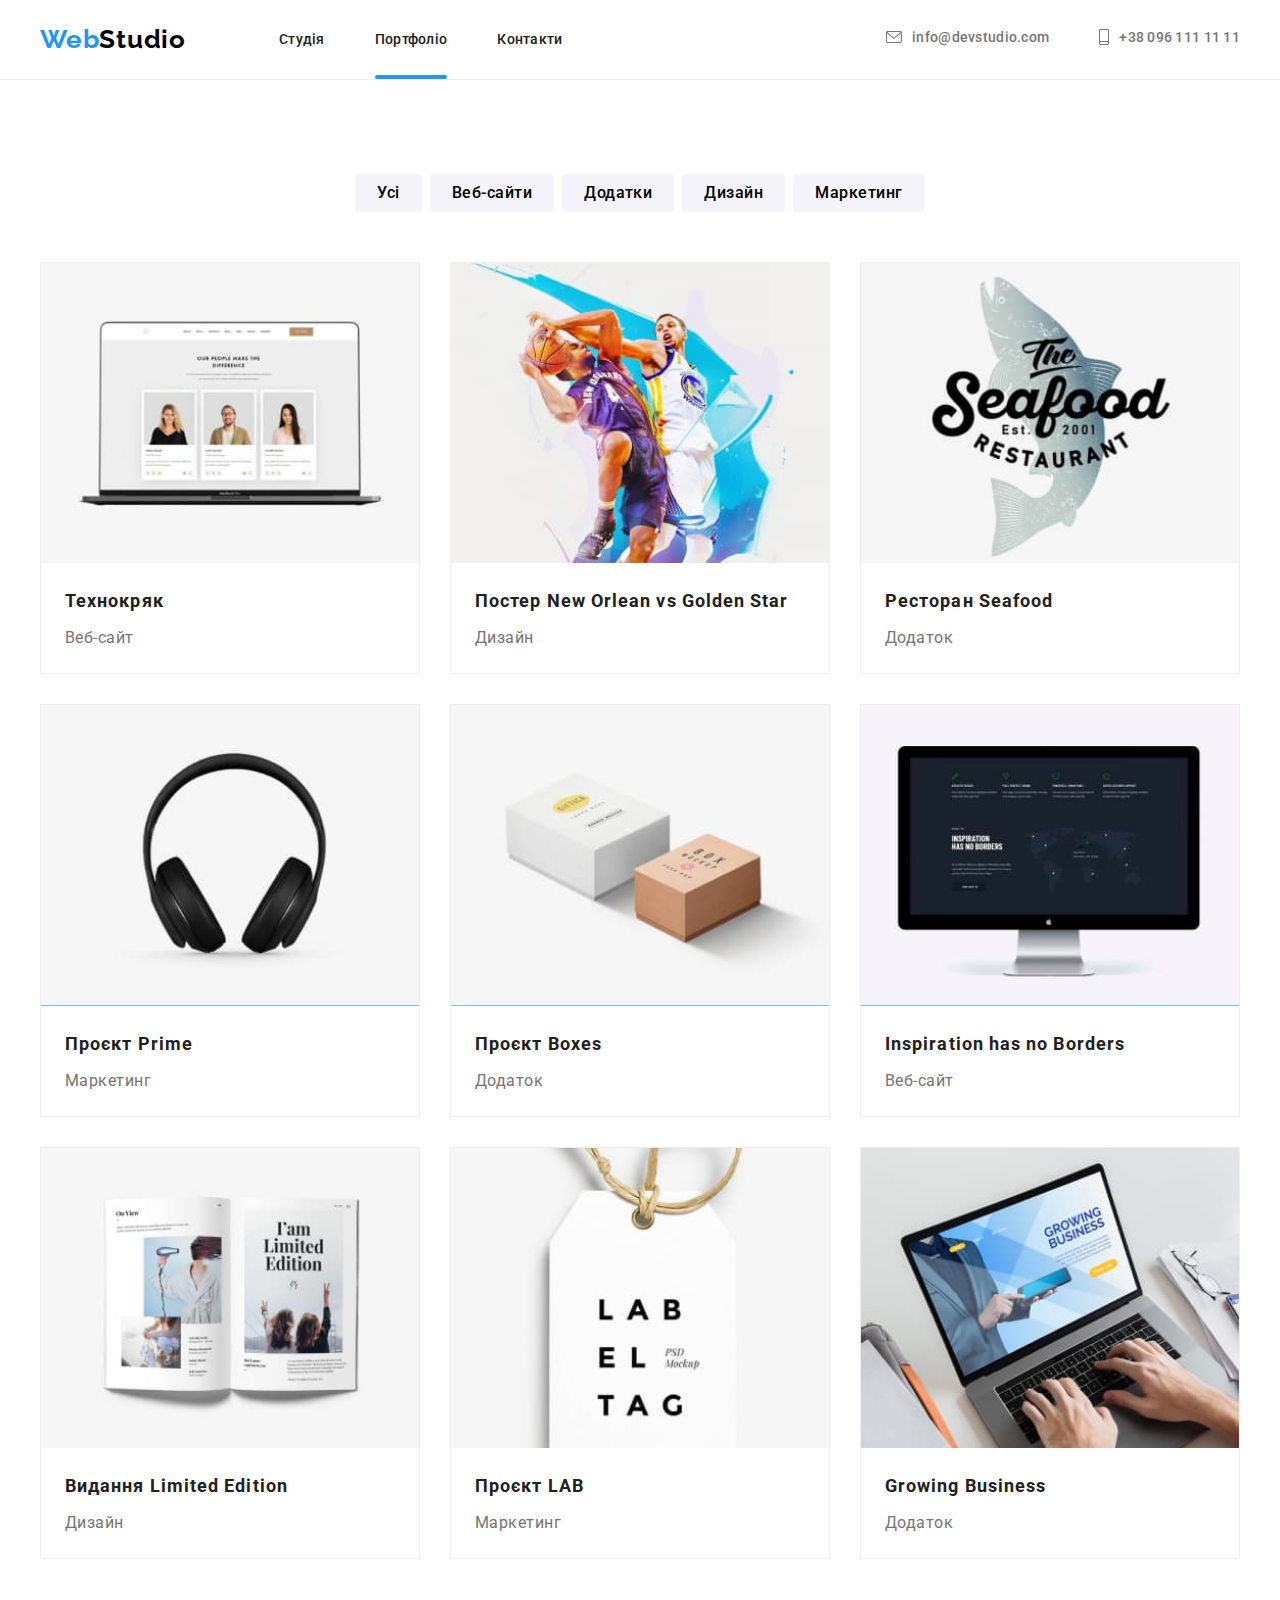
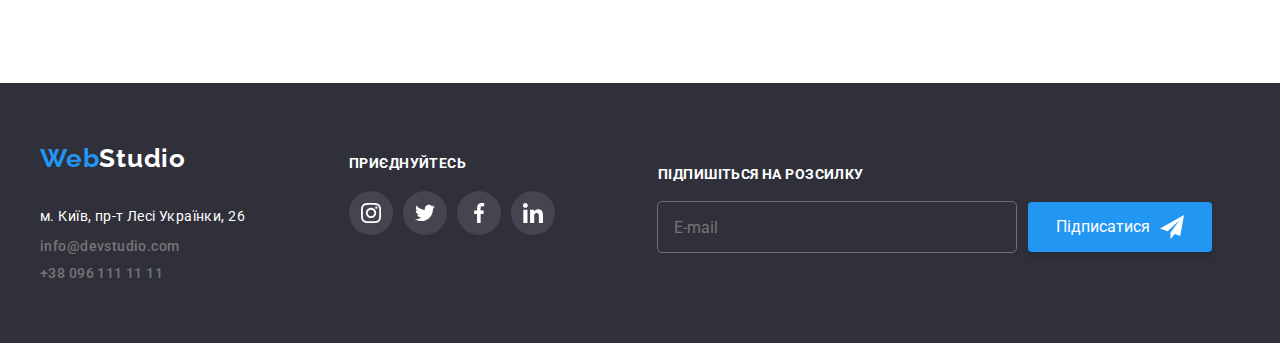
==== commit 05b6c108: "end bem" ====
--- a/portfolio.html
+++ b/portfolio.html
@@ -24,14 +24,12 @@
           ><span class="logo__text">Web</span>Studio</a
         >
         <nav>
-          <ul class="list header-list">
+          <ul class="list header-menu header-list">
             <li>
               <a class="link list-link" href="./index.html">Студія</a>
             </li>
             <li>
-              <a
-                class="link header-menu__active list-link"
-                href="./portfolio.html"
+              <a class="link header-menu__active list-link" href="#"
                 >Портфоліо</a
               >
             </li>
@@ -67,164 +65,172 @@
     <main>
       <section class="section">
         <div class="container">
-          <ul class="list button-flex">
-            <li><button class="projects" type="button">Усі</button></li>
-            <li><button class="projects" type="button">Веб-сайти</button></li>
-            <li><button class="projects" type="button">Додатки</button></li>
-            <li><button class="projects" type="button">Дизайн</button></li>
-            <li><button class="projects" type="button">Маркетинг</button></li>
+          <ul class="list section__button-flex">
+            <li><button class="section__button" type="button">Усі</button></li>
+            <li>
+              <button class="section__button" type="button">Веб-сайти</button>
+            </li>
+            <li>
+              <button class="section__button" type="button">Додатки</button>
+            </li>
+            <li>
+              <button class="section__button" type="button">Дизайн</button>
+            </li>
+            <li>
+              <button class="section__button" type="button">Маркетинг</button>
+            </li>
           </ul>
           <ul class="list work-flex">
             <li class="item">
-              <div class="img-wrapper">
+              <div class="work-flex__img-wrapper">
                 <img
                   src="./images/web-site-texnokrik.jpg"
                   alt="Технокряк"
                   width="370"
                 />
-                <div class="work-description">
-                  Ресурс пропонує комплексні пропозиції з різним рівнем
-                  функціоналу та сервісів. Все це дозволить відвідувачу отримати
-                  вичерпні відомості про компанію чи приватну особу.
-                </div>
-              </div>
-              <h2 class="projects-name">Технокряк</h2>
-              <p class="projects-work">Веб-сайт</p>
-            </li>
-            <li class="item">
-              <div class="img-wrapper">
+                <div class="work-flex__description">
+                  Ресурс пропонує комплексні пропозиції з різним рівнем
+                  функціоналу та сервісів. Все це дозволить відвідувачу отримати
+                  вичерпні відомості про компанію чи приватну особу.
+                </div>
+              </div>
+              <h2 class="work-flex__name">Технокряк</h2>
+              <p class="work-flex__projects">Веб-сайт</p>
+            </li>
+            <li class="item">
+              <div class="work-flex__img-wrapper">
                 <img
                   src="./images/design-new-orlean-vs-golden-star.jpg"
                   alt="Постер New Orlean vs Golden Star"
                   width="370"
                 />
-                <div class="work-description">
-                  Ресурс пропонує комплексні пропозиції з різним рівнем
-                  функціоналу та сервісів. Все це дозволить відвідувачу отримати
-                  вичерпні відомості про компанію чи приватну особу.
-                </div>
-              </div>
-              <h2 class="projects-name">Постер New Orlean vs Golden Star</h2>
-              <p class="projects-work">Дизайн</p>
-            </li>
-            <li class="item">
-              <div class="img-wrapper">
+                <div class="work-flex__description">
+                  Ресурс пропонує комплексні пропозиції з різним рівнем
+                  функціоналу та сервісів. Все це дозволить відвідувачу отримати
+                  вичерпні відомості про компанію чи приватну особу.
+                </div>
+              </div>
+              <h2 class="work-flex__name">Постер New Orlean vs Golden Star</h2>
+              <p class="work-flex__projects">Дизайн</p>
+            </li>
+            <li class="item">
+              <div class="work-flex__img-wrapper">
                 <img
                   src="./images/addition-seafood-restaurant.jpg"
                   alt="Ресторан Seafood"
                   width="370"
                 />
-                <div class="work-description">
-                  Ресурс пропонує комплексні пропозиції з різним рівнем
-                  функціоналу та сервісів. Все це дозволить відвідувачу отримати
-                  вичерпні відомості про компанію чи приватну особу.
-                </div>
-              </div>
-              <h2 class="projects-name">Ресторан Seafood</h2>
-              <p class="projects-work">Додаток</p>
-            </li>
-            <li class="item">
-              <div class="img-wrapper">
+                <div class="work-flex__description">
+                  Ресурс пропонує комплексні пропозиції з різним рівнем
+                  функціоналу та сервісів. Все це дозволить відвідувачу отримати
+                  вичерпні відомості про компанію чи приватну особу.
+                </div>
+              </div>
+              <h2 class="work-flex__name">Ресторан Seafood</h2>
+              <p class="work-flex__projects">Додаток</p>
+            </li>
+            <li class="item">
+              <div class="work-flex__img-wrapper">
                 <img
                   src="./images/marketing-project-prime.jpg"
                   alt="Проєкт Prime"
                   width="370"
                 />
-                <div class="work-description">
-                  Ресурс пропонує комплексні пропозиції з різним рівнем
-                  функціоналу та сервісів. Все це дозволить відвідувачу отримати
-                  вичерпні відомості про компанію чи приватну особу.
-                </div>
-              </div>
-              <h2 class="projects-name">Проєкт Prime</h2>
-              <p class="projects-work">Маркетинг</p>
-            </li>
-            <li class="item">
-              <div class="img-wrapper">
+                <div class="work-flex__description">
+                  Ресурс пропонує комплексні пропозиції з різним рівнем
+                  функціоналу та сервісів. Все це дозволить відвідувачу отримати
+                  вичерпні відомості про компанію чи приватну особу.
+                </div>
+              </div>
+              <h2 class="work-flex__name">Проєкт Prime</h2>
+              <p class="work-flex__projects">Маркетинг</p>
+            </li>
+            <li class="item">
+              <div class="work-flex__img-wrapper">
                 <img
                   src="./images/addition-project-boxes.jpg"
                   alt="Проєкт Boxes"
                   width="370"
                 />
-                <div class="work-description">
-                  Ресурс пропонує комплексні пропозиції з різним рівнем
-                  функціоналу та сервісів. Все це дозволить відвідувачу отримати
-                  вичерпні відомості про компанію чи приватну особу.
-                </div>
-              </div>
-              <h2 class="projects-name">Проєкт Boxes</h2>
-              <p class="projects-work">Додаток</p>
-            </li>
-            <li class="item">
-              <div class="img-wrapper">
+                <div class="work-flex__description">
+                  Ресурс пропонує комплексні пропозиції з різним рівнем
+                  функціоналу та сервісів. Все це дозволить відвідувачу отримати
+                  вичерпні відомості про компанію чи приватну особу.
+                </div>
+              </div>
+              <h2 class="work-flex__name">Проєкт Boxes</h2>
+              <p class="work-flex__projects">Додаток</p>
+            </li>
+            <li class="item">
+              <div class="work-flex__img-wrapper">
                 <img
                   src="./images/web-site-inspiration-has-no-borders.jpg"
                   alt="Inspiration has no Borders"
                   width="370"
                 />
-                <div class="work-description">
-                  Ресурс пропонує комплексні пропозиції з різним рівнем
-                  функціоналу та сервісів. Все це дозволить відвідувачу отримати
-                  вичерпні відомості про компанію чи приватну особу.
-                </div>
-              </div>
-              <h2 class="projects-name">Inspiration has no Borders</h2>
-              <p class="projects-work">Веб-сайт</p>
-            </li>
-            <li class="item">
-              <div class="img-wrapper">
+                <div class="work-flex__description">
+                  Ресурс пропонує комплексні пропозиції з різним рівнем
+                  функціоналу та сервісів. Все це дозволить відвідувачу отримати
+                  вичерпні відомості про компанію чи приватну особу.
+                </div>
+              </div>
+              <h2 class="work-flex__name">Inspiration has no Borders</h2>
+              <p class="work-flex__projects">Веб-сайт</p>
+            </li>
+            <li class="item">
+              <div class="work-flex__img-wrapper">
                 <img
                   src="./images/design-edition-limited-edition.jpg"
                   alt="Видання Limited Edition"
                   width="370"
                 />
-                <div class="work-description">
-                  Ресурс пропонує комплексні пропозиції з різним рівнем
-                  функціоналу та сервісів. Все це дозволить відвідувачу отримати
-                  вичерпні відомості про компанію чи приватну особу.
-                </div>
-              </div>
-              <h2 class="projects-name">Видання Limited Edition</h2>
-              <p class="projects-work">Дизайн</p>
-            </li>
-            <li class="item">
-              <div class="img-wrapper">
+                <div class="work-flex__description">
+                  Ресурс пропонує комплексні пропозиції з різним рівнем
+                  функціоналу та сервісів. Все це дозволить відвідувачу отримати
+                  вичерпні відомості про компанію чи приватну особу.
+                </div>
+              </div>
+              <h2 class="work-flex__name">Видання Limited Edition</h2>
+              <p class="work-flex__projects">Дизайн</p>
+            </li>
+            <li class="item">
+              <div class="work-flex__img-wrapper">
                 <img
                   src="./images/marketing-project-lab.jpg"
                   alt="Проєкт LAB"
                   width="370"
                 />
-                <div class="work-description">
-                  Ресурс пропонує комплексні пропозиції з різним рівнем
-                  функціоналу та сервісів. Все це дозволить відвідувачу отримати
-                  вичерпні відомості про компанію чи приватну особу.
-                </div>
-              </div>
-              <h2 class="projects-name">Проєкт LAB</h2>
-              <p class="projects-work">Маркетинг</p>
-            </li>
-            <li class="item">
-              <div class="img-wrapper">
+                <div class="work-flex__description">
+                  Ресурс пропонує комплексні пропозиції з різним рівнем
+                  функціоналу та сервісів. Все це дозволить відвідувачу отримати
+                  вичерпні відомості про компанію чи приватну особу.
+                </div>
+              </div>
+              <h2 class="work-flex__name">Проєкт LAB</h2>
+              <p class="work-flex__projects">Маркетинг</p>
+            </li>
+            <li class="item">
+              <div class="work-flex__img-wrapper">
                 <img
                   src="./images/addition-growing-business.jpg"
                   alt="Growing Business"
                   width="370"
                 />
-                <div class="work-description">
-                  Ресурс пропонує комплексні пропозиції з різним рівнем
-                  функціоналу та сервісів. Все це дозволить відвідувачу отримати
-                  вичерпні відомості про компанію чи приватну особу.
-                </div>
-              </div>
-              <h2 class="projects-name">Growing Business</h2>
-              <p class="projects-work">Додаток</p>
+                <div class="work-flex__description">
+                  Ресурс пропонує комплексні пропозиції з різним рівнем
+                  функціоналу та сервісів. Все це дозволить відвідувачу отримати
+                  вичерпні відомості про компанію чи приватну особу.
+                </div>
+              </div>
+              <h2 class="work-flex__name">Growing Business</h2>
+              <p class="work-flex__projects">Додаток</p>
             </li>
           </ul>
         </div>
       </section>
     </main>
     <footer>
-      <div class="container flex-botom">
+      <div class="container bottom">
         <div class="bottom__wrapper">
           <a class="logo link logo--light" href="/"
             ><span class="logo__text">Web</span>Studio</a
@@ -233,7 +239,7 @@
             <ul class="list">
               <li>
                 <a
-                  class="map"
+                  class="adds__map"
                   target="_blank"
                   rel="noopener noreferrer nofollow"
                   href="https://goo.gl/maps/KYdNu7RqpGxBvXXn9"
@@ -241,12 +247,12 @@
                 >
               </li>
               <li>
-                <a class="link contacts-footer" href="mailto:info@devstudio.com"
+                <a class="link adds__contacts" href="mailto:info@devstudio.com"
                   >info@devstudio.com</a
                 >
               </li>
               <li>
-                <a class="link contacts-footer" href="tel:+380961111111"
+                <a class="link adds__contacts" href="tel:+380961111111"
                   >+38 096 111 11 11</a
                 >
               </li>
@@ -254,48 +260,48 @@
           </address>
         </div>
         <div>
-          <p class="bottom-text">приєднуйтесь</p>
-          <ul class="list bottom-list">
-            <li class="bottom-icons">
+          <p class="bottom__text">приєднуйтесь</p>
+          <ul class="list bottom__list">
+            <li class="bottom__icons">
               <a href="">
-                <svg class="bottom-social-icon" width="20" height="20">
+                <svg width="20" height="20">
                   <use href="./images/icons.svg#icon-instagram"></use>
                 </svg>
               </a>
             </li>
-            <li class="bottom-icons">
+            <li class="bottom__icons">
               <a href="">
-                <svg class="bottom-social-icon" width="20" height="20">
+                <svg width="20" height="20">
                   <use href="./images/icons.svg#icon-twitter"></use>
                 </svg>
               </a>
             </li>
-            <li class="bottom-icons">
+            <li class="bottom__icons">
               <a href="">
-                <svg class="bottom-social-icon" width="20" height="20">
+                <svg width="20" height="20">
                   <use href="./images/icons.svg#icon-facebook"></use>
                 </svg>
               </a>
             </li>
-            <li class="bottom-icons">
+            <li class="bottom__icons">
               <a href="">
-                <svg class="bottom-social-icon" width="20" height="20">
+                <svg width="20" height="20">
                   <use href="./images/icons.svg#icon-linkedin"></use>
                 </svg>
               </a>
             </li>
           </ul>
         </div>
-        <div class="wrapper-form">
-          <p class="form-text-footer">Підпишіться на розсилку</p>
-          <div class="form-footer">
+        <div class="form-bottom">
+          <p class="form-bottom__text">Підпишіться на розсилку</p>
+          <div class="form-bottom__wrapper">
             <input
               type="text"
               name="input-footer"
-              class="input-footer"
+              class="form-bottom__input"
               placeholder="E-mail"
             />
-            <button class="button-footer" type="button">
+            <button class="form-bottom__button" type="button">
               Підписатися
               <svg width="24" height="24">
                 <use href="./images/icons.svg#icon-send"></use>
--- a/css/style.css
+++ b/css/style.css
@@ -229,7 +229,7 @@
     color: var(--contact-color);
 }
 
-.projects {
+.section__button {
     cursor: pointer;
     border: none;
     background-color: var(--projects-color);
@@ -246,30 +246,30 @@
     transition: box-shadow 250ms cubic-bezier(0.4, 0, 0.2, 1), color 250ms cubic-bezier(0.4, 0, 0.2, 1), background-color 250ms cubic-bezier(0.4, 0, 0.2, 1);
 }
 
-.button-flex li:not(:first-child) {
+.section__button-flex li:not(:first-child) {
     margin-left: 8px;
 }
 
-.projects:hover {
+.section__button:hover {
     background-color: var(--active-color);
     color: var(--main-color);
     border: none;
     box-shadow: 0px 3px 1px rgba(0, 0, 0, 0.1), 0px 1px 2px rgba(0, 0, 0, 0.08), 0px 2px 2px rgba(0, 0, 0, 0.12);
 }
 
-.projects:focus {
-    background-color: var(--active-color);
-    color: var(--main-color);
-}
-
-.projects-name {
+.section__button:focus {
+    background-color: var(--active-color);
+    color: var(--main-color);
+}
+
+.work-flex__name {
     font-weight: 700;
     font-size: 18px;
     line-height: calc(36 / 18);
     letter-spacing: 0.06em;
 }
 
-.projects-work {
+.work-flex__projects {
     font-size: 16px;
     line-height: calc(30 / 16);
     letter-spacing: 0.03em;
@@ -380,7 +380,7 @@
     margin-top: 9px;
 }
 
-.button-flex {
+.section__button-flex {
     display: flex;
     justify-content: center;
     margin-bottom: 50px;
@@ -600,16 +600,16 @@
 }
 
 /* leason 5 */
-.img-wrapper img {
+.work-flex__img-wrapper img {
     display: block;
 }
 
-.work-flex .img-wrapper {
+.work-flex .work-flex__img-wrapper {
     position: relative;
     overflow: hidden;
 }
 
-.work-description {
+.work-flex__description {
     background-color: var(--active-color);
     position: absolute;
     bottom: 0;
@@ -628,7 +628,7 @@
     transition: transform 250ms cubic-bezier(0.4, 0, 0.2, 1);
 }
 
-.work-flex .item:hover .work-description {
+.work-flex .item:hover .work-flex__description {
     transform: translateY(0);
 }
 
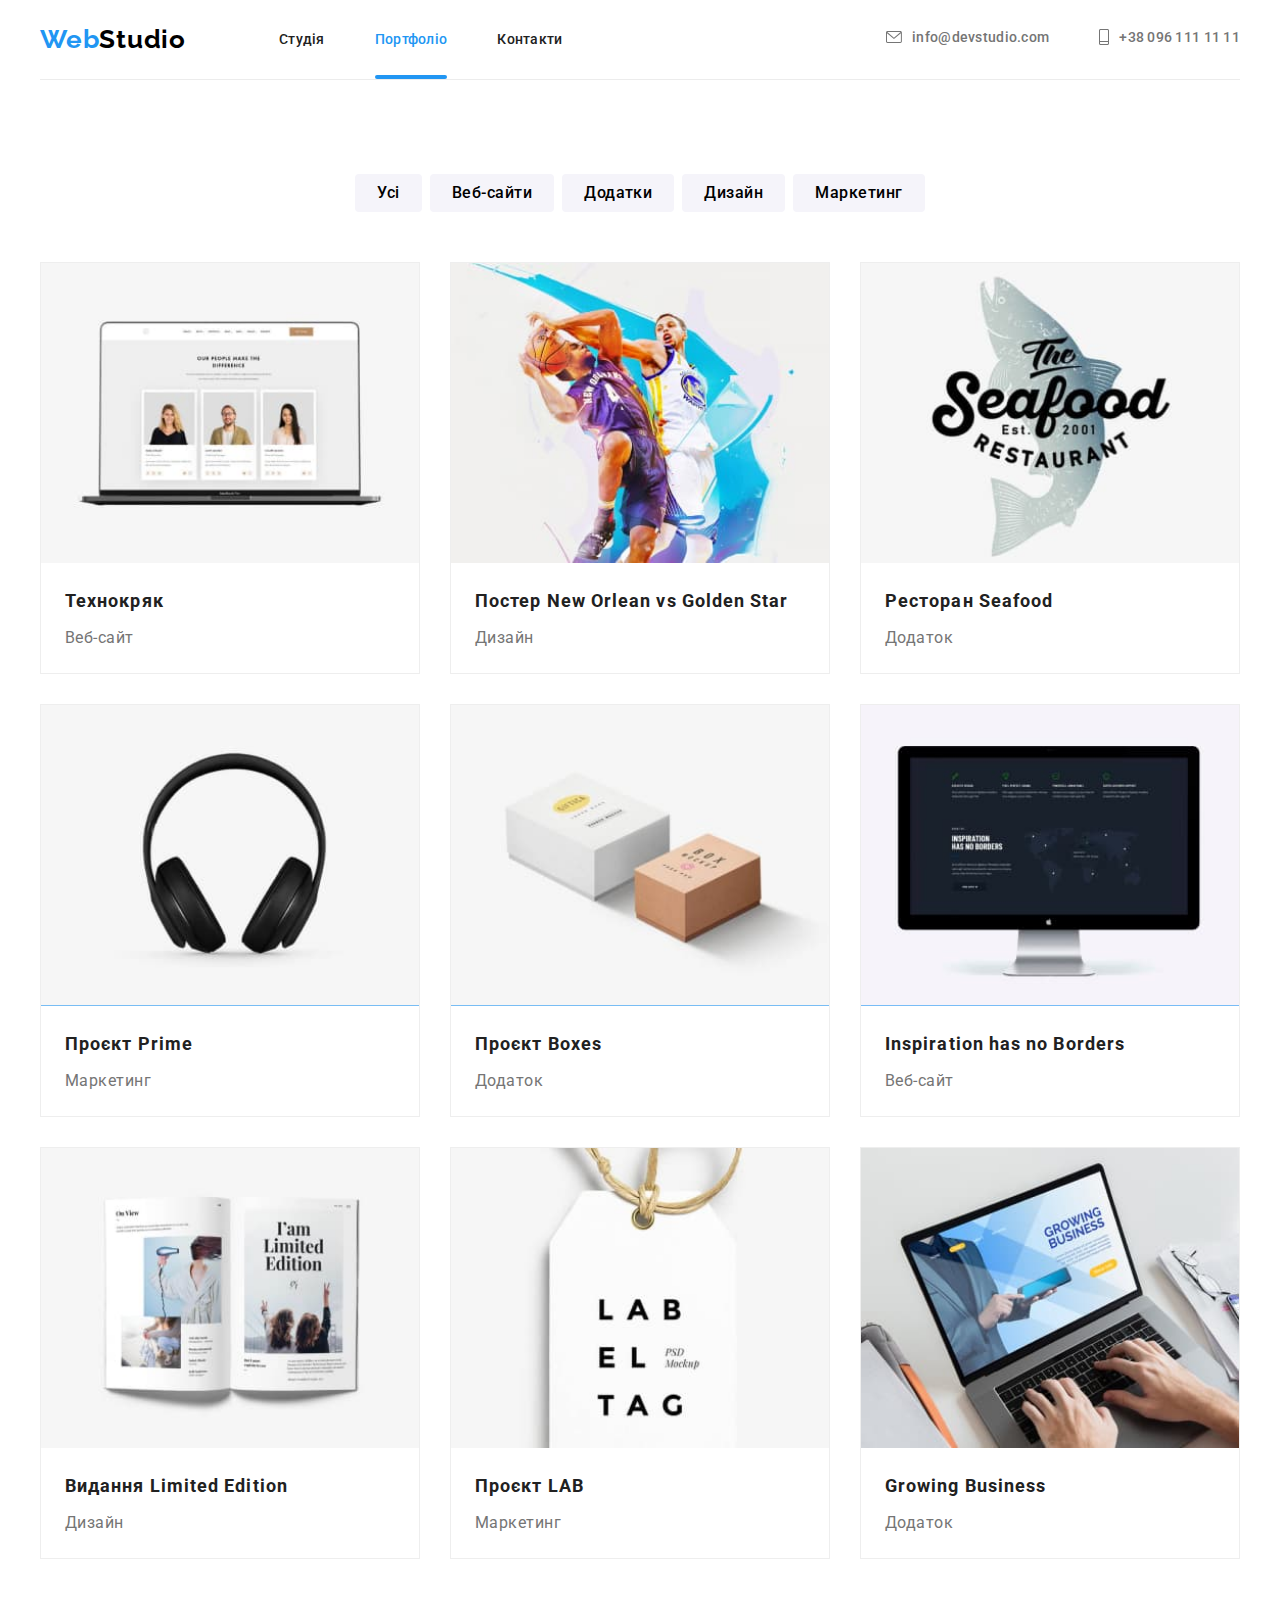
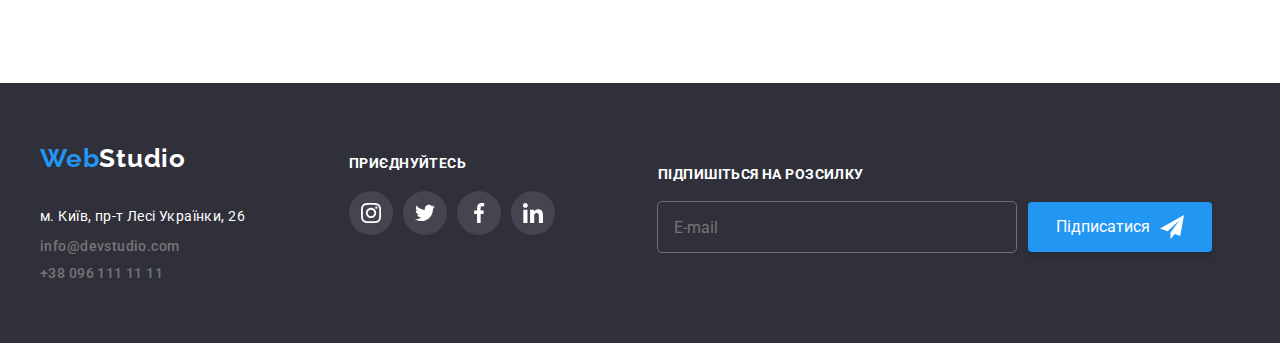
==== commit eb4981c4: "added BEM" ====
--- a/portfolio.html
+++ b/portfolio.html
@@ -8,7 +8,7 @@
       rel="stylesheet"
       href="https://cdnjs.cloudflare.com/ajax/libs/modern-normalize/1.1.0/modern-normalize.css"
     />
-    <link rel="stylesheet" href="./css/style.css" />
+    <link rel="stylesheet" href="./css/main.min.css" />
     <link rel="preconnect" href="https://fonts.googleapis.com" />
     <link rel="preconnect" href="https://fonts.gstatic.com" crossorigin />
     <link
--- a/css/main.min.css
+++ b/css/main.min.css
@@ -0,0 +1 @@
+:root{--main-color: #FFFFFF;--active-color: #2196F3;--contact-color: #757575;--text-color: #212121;--order-color: #2F303A;--logo-color: #000000;--projects-color: #F5F4FA;--button-hover: #188CE8;--icons-color: #AFB1B8;--divider-color: #ECECEC}body{font-family:"Roboto",sans-serif;color:var(--text-color);margin:0;padding:0;background-color:var(--main-color)}ul,p,h1,h2,h3,h4{margin:0;padding:0}.container{max-width:1200px;margin:0 auto}.link{text-decoration:none}.list{list-style:none}.list-link{color:var(--text-color);font-family:"Roboto";font-style:normal;font-weight:500;font-size:14px;line-height:1.1428571429;letter-spacing:.02em;-webkit-transition:color 250ms cubic-bezier(0.4, 0, 0.2, 1);transition:color 250ms cubic-bezier(0.4, 0, 0.2, 1)}.list-link:hover,.list-link:focus{color:var(--active-color)}.section.order{max-width:1600px;background-image:-webkit-gradient(linear, left top, left bottom, from(rgba(47, 48, 58, 0.4)), to(rgba(47, 48, 58, 0.4))),url(../images/teams.png);background-image:linear-gradient(rgba(47, 48, 58, 0.4), rgba(47, 48, 58, 0.4)),url(../images/teams.png);padding-bottom:200px;padding-top:200px}.section{padding-top:94px;padding-bottom:94px}.box{display:-webkit-box;display:-ms-flexbox;display:flex;margin-bottom:118px;margin-left:-30px}.box__title{font-weight:700;font-size:14px;line-height:1.1428571429;letter-spacing:.03em;text-transform:uppercase;margin-bottom:10px}.box__description{font-size:14px;line-height:1.7142857143;letter-spacing:.03em;color:var(--contact-color)}.box__element{-ms-flex-preferred-size:calc((100% - 90px)/4);flex-basis:calc((100% - 90px)/4);margin-left:30px}.box__element .box__wrapper-icon{display:-webkit-box;display:-ms-flexbox;display:flex;justify-items:center;-webkit-box-pack:center;-ms-flex-pack:center;justify-content:center;background-color:var(--projects-color);height:120px;max-width:270px;margin-bottom:30px;border-radius:4px}.header{display:-webkit-box;display:-ms-flexbox;display:flex;-webkit-box-align:center;-ms-flex-align:center;align-items:center;padding:24px 0;height:80px;border-bottom:1px solid var(--divider-color)}.header .header-menu{display:-webkit-box;display:-ms-flexbox;display:flex}.header .header-menu>li:not(:last-child){margin-right:50px}.header .header-menu>li .header-menu__active{color:var(--active-color);position:relative;padding:32px 0}.header .header-menu>li .header-menu__active::after{content:"";height:4px;background-color:var(--active-color);position:absolute;bottom:0;left:0;right:0;border-radius:2px}.header .header-contact{display:-webkit-box;display:-ms-flexbox;display:flex;margin-left:auto}.header .header-contact>li:first-child{margin-right:50px}.header .header-contact__icon:hover .list-link{color:var(--button-hover)}.header .header-contact__link{color:var(--contact-color);font-weight:500;font-size:14px;line-height:1.1428571429;letter-spacing:.02em;display:-webkit-inline-box;display:-ms-inline-flexbox;display:inline-flex;-webkit-box-align:center;-ms-flex-align:center;align-items:center;-webkit-transition:color 250ms cubic-bezier(0.4, 0, 0.2, 1);transition:color 250ms cubic-bezier(0.4, 0, 0.2, 1)}.header .header-contact__link:hover{color:var(--active-color)}.header .header-contact__link svg{fill:currentColor;margin-right:10px;cursor:pointer}.logo{font-family:"Raleway";font-weight:700;font-size:26px;line-height:1.1923076923;letter-spacing:.03em;color:var(--logo-color);margin-right:93px}.logo__text{color:var(--active-color)}.logo--light{color:var(--main-color)}.order__title{font-weight:900;font-size:44px;line-height:1.3636363636;text-transform:uppercase;color:var(--main-color);letter-spacing:.06em;text-align:center;max-width:696px;margin:0 auto}.order__button{background-color:var(--active-color);color:var(--main-color);font-family:"Roboto";font-weight:700;font-size:16px;line-height:1.875;letter-spacing:.06em;cursor:pointer;border:none;padding:10px 32px;-webkit-box-shadow:0px 4px 4px rgba(0,0,0,.15);box-shadow:0px 4px 4px rgba(0,0,0,.15);border-radius:4px;-webkit-transition:background-color 250ms cubic-bezier(0.4, 0, 0.2, 1);transition:background-color 250ms cubic-bezier(0.4, 0, 0.2, 1);margin:30px auto 0;display:block}.order__button:hover{background-color:var(--button-hover)}.order__backdrop{position:fixed;top:0;left:0;width:100%;height:100%;opacity:1;visibility:visible;-webkit-transition:opacity 250ms cubic-bezier(0.4, 0, 0.2, 1),visibility 250ms cubic-bezier(0.4, 0, 0.2, 1);transition:opacity 250ms cubic-bezier(0.4, 0, 0.2, 1),visibility 250ms cubic-bezier(0.4, 0, 0.2, 1);background:rgba(0,0,0,.2);display:-webkit-box;display:-ms-flexbox;display:flex;-webkit-box-pack:center;-ms-flex-pack:center;justify-content:center;-webkit-box-align:center;-ms-flex-align:center;align-items:center;z-index:1}.order__backdrop.order__backdrop--hidden{visibility:hidden;opacity:0;pointer-events:none}.order__backdrop .modal{width:528px;background:#fff;-webkit-box-shadow:0px 1px 3px rgba(0,0,0,.12),0px 1px 1px rgba(0,0,0,.14),0px 2px 1px rgba(0,0,0,.2);box-shadow:0px 1px 3px rgba(0,0,0,.12),0px 1px 1px rgba(0,0,0,.14),0px 2px 1px rgba(0,0,0,.2);border-radius:4px;margin:0 auto;position:relative;padding:40px}.order__backdrop .modal__close{position:absolute;cursor:pointer;top:8px;right:8px;background:rgba(0,0,0,0);border:none;padding:0}.order__backdrop .modal__close svg{border:1px solid rgba(0,0,0,.1);border-radius:50%}.order__backdrop .modal__close:hover svg{-webkit-transition:-webkit-transform 250ms cubic-bezier(0.4, 0, 0.2, 1);transition:-webkit-transform 250ms cubic-bezier(0.4, 0, 0.2, 1);transition:transform 250ms cubic-bezier(0.4, 0, 0.2, 1);transition:transform 250ms cubic-bezier(0.4, 0, 0.2, 1), -webkit-transform 250ms cubic-bezier(0.4, 0, 0.2, 1);fill:var(--active-color)}.order__backdrop .modal__text{color:var(--text-color);font-weight:700;font-size:20px;line-height:1.15;text-align:center;letter-spacing:.03em;margin-bottom:12px}.form__wrapper{position:relative;margin-bottom:10px}.form__wrapper label{display:inline-block;margin-bottom:4px;color:var(--contact-color);font-size:12px;line-height:14px;letter-spacing:.01em}.form__wrapper .form__input{width:100%;height:40px;border:1px solid rgba(33,33,33,.2);border-radius:4px;cursor:pointer;padding-left:45px}.form__wrapper .form__input:focus{outline:1px solid var(--active-color)}.form__wrapper .form__input:focus+.form__icon{-webkit-transition:-webkit-transform 250ms cubic-bezier(0.4, 0, 0.2, 1);transition:-webkit-transform 250ms cubic-bezier(0.4, 0, 0.2, 1);transition:transform 250ms cubic-bezier(0.4, 0, 0.2, 1);transition:transform 250ms cubic-bezier(0.4, 0, 0.2, 1), -webkit-transform 250ms cubic-bezier(0.4, 0, 0.2, 1);fill:var(--active-color)}.form__icon{position:absolute;left:15px;top:50%;-webkit-transform:translateY(-50%);transform:translateY(-50%)}.form__button-send{width:100%;max-width:200px;height:50px;font-weight:700;font-size:16px;line-height:1.875;background:var(--active-color);-webkit-box-shadow:0px 4px 4px rgba(0,0,0,.15);box-shadow:0px 4px 4px rgba(0,0,0,.15);border-radius:4px;color:var(--main-color);border:none;cursor:pointer;letter-spacing:.06em;display:block;margin:0 auto}.form__textarea{resize:none;height:120px;padding:12px 16px;border:1px solid rgba(33,33,33,.2);border-radius:4px;width:100%}.form__textarea::-webkit-input-placeholder{color:rgba(117,117,117,.5);font-size:12px;line-height:1.1666666667;letter-spacing:.01em}.form__textarea::-moz-placeholder{color:rgba(117,117,117,.5);font-size:12px;line-height:1.1666666667;letter-spacing:.01em}.form__textarea:-ms-input-placeholder{color:rgba(117,117,117,.5);font-size:12px;line-height:1.1666666667;letter-spacing:.01em}.form__textarea::-ms-input-placeholder{color:rgba(117,117,117,.5);font-size:12px;line-height:1.1666666667;letter-spacing:.01em}.form__textarea::placeholder{color:rgba(117,117,117,.5);font-size:12px;line-height:1.1666666667;letter-spacing:.01em}.form__line{text-align:center}.form__line label{margin:20px 0 30px;font-size:14px;line-height:1.7142857143;letter-spacing:.03em;color:#757575;display:-webkit-box;display:-ms-flexbox;display:flex}.form__line a{color:var(--active-color)}.form__input-check{display:none}.form__check{margin:10px 0}.form__check input:checked+.form__checkbox-agree::before{background-color:var(--active-color);border:none;background-image:url(../images/vector-form.svg);background-repeat:no-repeat;background-position:center}.form__check .form__checkbox-agree{display:-webkit-box;display:-ms-flexbox;display:flex;-webkit-box-align:center;-ms-flex-align:center;align-items:center;-webkit-box-pack:center;-ms-flex-pack:center;justify-content:center;cursor:pointer}.form__check .form__checkbox-agree::before{display:-webkit-box;display:-ms-flexbox;display:flex;margin-right:8px;content:" ";width:16px;height:15px;border:2px solid #000;border-radius:2px}.job__box{display:-webkit-box;display:-ms-flexbox;display:flex;margin-top:50px;margin-left:-30px}.job__box .box__item{-ms-flex-preferred-size:calc((100% - 60px)/3);flex-basis:calc((100% - 60px)/3);margin-left:30px;position:relative}.job__box .box__item img{display:block;width:100%}.job__title{font-weight:700;font-size:36px;line-height:1.1666666667;letter-spacing:.03em;text-align:center}.job__description{position:absolute;height:70px;width:100%;bottom:0;display:-webkit-box;display:-ms-flexbox;display:flex;-webkit-box-pack:center;-ms-flex-pack:center;justify-content:center;-webkit-box-align:center;-ms-flex-align:center;align-items:center;color:var(--main-color);text-transform:uppercase;font-weight:700;font-size:14px;line-height:1.1428571429;background:rgba(47,48,58,.8)}.team{background-color:var(--projects-color)}.team__title{font-weight:700;font-size:36px;line-height:1.1666666667;letter-spacing:.03em;text-align:center;margin-bottom:50px}.team .team-flex{display:-webkit-box;display:-ms-flexbox;display:flex;text-align:center;margin-left:-30px}.team .team-flex__item{margin-left:30px;-ms-flex-preferred-size:calc((100% - 90px)/4);flex-basis:calc((100% - 90px)/4);border-radius:0px 0px 4px 4px;-webkit-box-shadow:0px 1px 3px rgba(0,0,0,.12),0px 1px 1px rgba(0,0,0,.14),0px 2px 1px rgba(0,0,0,.2);box-shadow:0px 1px 3px rgba(0,0,0,.12),0px 1px 1px rgba(0,0,0,.14),0px 2px 1px rgba(0,0,0,.2)}.team .team-flex__item>img{width:100%}.team .team-flex li{background-color:var(--main-color)}.team .team-flex h3{margin-top:30px;margin-bottom:10px}.team .team-flex__name{font-weight:500;font-size:16px;line-height:1.1875;letter-spacing:.03em}.team .team-flex__profession{font-weight:400;font-size:16px;line-height:1.1875;letter-spacing:.03em;color:var(--contact-color)}.team .flex-icons{display:-webkit-box;display:-ms-flexbox;display:flex;-webkit-box-pack:center;-ms-flex-pack:center;justify-content:center;margin-top:16px;margin-bottom:30px}.team .flex-icons__item a{width:44px;height:44px;display:-webkit-inline-box;display:-ms-inline-flexbox;display:inline-flex;-webkit-box-align:center;-ms-flex-align:center;align-items:center;-webkit-box-pack:center;-ms-flex-pack:center;justify-content:center;margin-right:10px;border-radius:50%;background-color:var(--main-color);color:var(--icons-color);-webkit-transition:color 250ms cubic-bezier(0.4, 0, 0.2, 1),background-color 250ms cubic-bezier(0.4, 0, 0.2, 1);transition:color 250ms cubic-bezier(0.4, 0, 0.2, 1),background-color 250ms cubic-bezier(0.4, 0, 0.2, 1)}.team .flex-icons__item a svg{fill:currentColor}.team .flex-icons__item a:hover{background-color:var(--active-color);color:var(--main-color)}.team .flex-icons__item a:focus{background-color:var(--active-color);color:var(--main-color)}.team .flex-icons__item:last-child{margin-right:0}.clients__title{font-weight:700;font-size:36px;line-height:1.1666666667;text-align:center;letter-spacing:.03em;margin-bottom:50px}.clients__wrapper{display:-webkit-box;display:-ms-flexbox;display:flex;margin-left:-30px}.clients__element{width:170px;height:92px;-ms-flex-preferred-size:calc((100% - 150px)/6);flex-basis:calc((100% - 150px)/6);margin-left:30px}.clients__element a{width:100%;height:100%;display:-webkit-box;display:-ms-flexbox;display:flex;-webkit-box-pack:center;-ms-flex-pack:center;justify-content:center;-webkit-box-align:center;-ms-flex-align:center;align-items:center;border:1px solid var(--icons-color);border-radius:4px;-webkit-transition:border-color 250ms cubic-bezier(0.4, 0, 0.2, 1);transition:border-color 250ms cubic-bezier(0.4, 0, 0.2, 1)}.clients__element a:hover,.clients__element a:focus{border:1px solid var(--active-color)}.clients__element a:hover svg,.clients__element a:focus svg{fill:var(--active-color)}.clients__element a svg{fill:var(--icons-color);-webkit-transition:fill 250ms cubic-bezier(0.4, 0, 0.2, 1);transition:fill 250ms cubic-bezier(0.4, 0, 0.2, 1)}footer{background-color:var(--order-color);padding:60px 0}footer address{margin-top:30px}.bottom{display:-webkit-box;display:-ms-flexbox;display:flex}.bottom__icons{width:44px;height:44px;margin-right:10px;border-radius:50%;display:-webkit-box;display:-ms-flexbox;display:flex;-webkit-box-pack:center;-ms-flex-pack:center;justify-content:center;-webkit-box-align:center;-ms-flex-align:center;align-items:center;background-color:rgba(255,255,255,.1);-webkit-transition:background-color 250ms cubic-bezier(0.4, 0, 0.2, 1);transition:background-color 250ms cubic-bezier(0.4, 0, 0.2, 1)}.bottom__icons a{width:100%;height:100%;display:-webkit-box;display:-ms-flexbox;display:flex;-webkit-box-align:center;-ms-flex-align:center;align-items:center;-webkit-box-pack:center;-ms-flex-pack:center;justify-content:center;border-radius:50%}.bottom__icons a:focus{background-color:var(--active-color)}.bottom__icons svg{fill:var(--main-color);-webkit-transition:fill 250ms cubic-bezier(0.4, 0, 0.2, 1);transition:fill 250ms cubic-bezier(0.4, 0, 0.2, 1)}.bottom__icons:hover{background-color:var(--active-color)}.bottom__icons:hover svg{fill:var(--main-color)}.bottom .bottom__list{display:-webkit-box;display:-ms-flexbox;display:flex;margin-top:20px}.bottom__wrapper{margin-right:70px}.bottom__text{font-weight:700;font-size:14px;line-height:1.1428571429;letter-spacing:.03em;text-transform:uppercase;color:var(--main-color);margin-top:12px}.adds{font-style:normal}.adds a:focus{color:var(--active-color)}.adds__map{text-decoration:none;font-size:14px;line-height:1.7142857143;color:var(--main-color);letter-spacing:.03em;-webkit-transition:color 250ms cubic-bezier(0.4, 0, 0.2, 1);transition:color 250ms cubic-bezier(0.4, 0, 0.2, 1)}.adds__map:hover{color:var(--active-color)}.adds__contacts{color:var(--contact-color);font-weight:500;font-size:14px;line-height:1.1428571429;letter-spacing:.03em;-webkit-transition:color 250ms cubic-bezier(0.4, 0, 0.2, 1);transition:color 250ms cubic-bezier(0.4, 0, 0.2, 1)}.adds__contacts:hover{color:var(--active-color)}.adds li:not(:first-child){margin-top:9px}.form-bottom{margin-top:23px;margin-left:93px}.form-bottom__text{font-weight:700;font-size:14px;line-height:1.1428571429;letter-spacing:.03em;text-transform:uppercase;color:var(--main-color)}.form-bottom__input{width:358px;height:50px;background-color:inherit;border-radius:4px;outline:1px solid rgba(255,255,255,.3);border:none;cursor:pointer;padding:15px 16px;color:var(--main-color)}.form-bottom__input:focus{outline:1px solid var(--button-hover)}.form-bottom__button{height:50px;margin-left:12px;background:#2196f3;-webkit-box-shadow:0px 4px 4px rgba(0,0,0,.15);box-shadow:0px 4px 4px rgba(0,0,0,.15);border-radius:4px;border:none;color:var(--main-color);padding:0px 28px;display:-webkit-inline-box;display:-ms-inline-flexbox;display:inline-flex;-webkit-box-align:center;-ms-flex-align:center;align-items:center}.form-bottom__button svg{margin-left:10px}.form-bottom__wrapper{display:-webkit-box;display:-ms-flexbox;display:flex;margin-top:20px}.section__button-flex{display:-webkit-box;display:-ms-flexbox;display:flex;-webkit-box-pack:center;-ms-flex-pack:center;justify-content:center;margin-bottom:50px}.section__button-flex li:not(:first-child){margin-left:8px}.section__button-flex .section__button{cursor:pointer;border:none;background-color:var(--projects-color);font-weight:500;font-size:16px;line-height:1.625;letter-spacing:.03em;font-family:"Roboto";font-weight:500;font-size:16px;line-height:1.625;padding:6px 22px;border-radius:4px;-webkit-transition:color 250ms cubic-bezier(0.4, 0, 0.2, 1),background-color 250ms cubic-bezier(0.4, 0, 0.2, 1),-webkit-box-shadow 250ms cubic-bezier(0.4, 0, 0.2, 1);transition:color 250ms cubic-bezier(0.4, 0, 0.2, 1),background-color 250ms cubic-bezier(0.4, 0, 0.2, 1),-webkit-box-shadow 250ms cubic-bezier(0.4, 0, 0.2, 1);transition:box-shadow 250ms cubic-bezier(0.4, 0, 0.2, 1),color 250ms cubic-bezier(0.4, 0, 0.2, 1),background-color 250ms cubic-bezier(0.4, 0, 0.2, 1);transition:box-shadow 250ms cubic-bezier(0.4, 0, 0.2, 1),color 250ms cubic-bezier(0.4, 0, 0.2, 1),background-color 250ms cubic-bezier(0.4, 0, 0.2, 1),-webkit-box-shadow 250ms cubic-bezier(0.4, 0, 0.2, 1)}.section__button-flex .section__button:hover{background-color:var(--active-color);color:var(--main-color);border:none;-webkit-box-shadow:0px 3px 1px rgba(0,0,0,.1),0px 1px 2px rgba(0,0,0,.08),0px 2px 2px rgba(0,0,0,.12);box-shadow:0px 3px 1px rgba(0,0,0,.1),0px 1px 2px rgba(0,0,0,.08),0px 2px 2px rgba(0,0,0,.12)}.section__button-flex .section__button:focus{background-color:var(--active-color);color:var(--main-color)}.work-flex{display:-webkit-box;display:-ms-flexbox;display:flex;-ms-flex-wrap:wrap;flex-wrap:wrap;margin-left:-30px}.work-flex .item{-ms-flex-preferred-size:calc((100% - 90px)/3);flex-basis:calc((100% - 90px)/3);margin-left:30px;-webkit-transition:-webkit-box-shadow 250ms cubic-bezier(0.4, 0, 0.2, 1);transition:-webkit-box-shadow 250ms cubic-bezier(0.4, 0, 0.2, 1);transition:box-shadow 250ms cubic-bezier(0.4, 0, 0.2, 1);transition:box-shadow 250ms cubic-bezier(0.4, 0, 0.2, 1), -webkit-box-shadow 250ms cubic-bezier(0.4, 0, 0.2, 1);border:1px solid #eee;margin-bottom:30px;cursor:pointer}.work-flex .item:hover{-webkit-box-shadow:0px 1px 1px rgba(0,0,0,.12),0px 4px 4px rgba(0,0,0,.06),1px 4px 6px rgba(0,0,0,.16);box-shadow:0px 1px 1px rgba(0,0,0,.12),0px 4px 4px rgba(0,0,0,.06),1px 4px 6px rgba(0,0,0,.16)}.work-flex .item:hover .work-flex__img-wrapper .work-flex__description{-webkit-transform:translateY(0);transform:translateY(0)}.work-flex .item .work-flex__img-wrapper{position:relative;overflow:hidden}.work-flex .item .work-flex__img-wrapper img{display:block;width:100%}.work-flex .item .work-flex__img-wrapper .work-flex__description{background-color:var(--active-color);position:absolute;bottom:0;height:100%;color:var(--main-color);display:-webkit-box;display:-ms-flexbox;display:flex;-webkit-box-pack:center;-ms-flex-pack:center;justify-content:center;-webkit-box-align:center;-ms-flex-align:center;align-items:center;font-weight:400;font-size:18px;line-height:1.5555555556;letter-spacing:.03em;-webkit-transform:translateY(100%);transform:translateY(100%);padding:24px;opacity:90%;-webkit-transition:-webkit-transform 250ms cubic-bezier(0.4, 0, 0.2, 1);transition:-webkit-transform 250ms cubic-bezier(0.4, 0, 0.2, 1);transition:transform 250ms cubic-bezier(0.4, 0, 0.2, 1);transition:transform 250ms cubic-bezier(0.4, 0, 0.2, 1), -webkit-transform 250ms cubic-bezier(0.4, 0, 0.2, 1)}.work-flex .item .work-flex__name{font-weight:700;font-size:18px;line-height:2;letter-spacing:.06em;margin-left:24px;margin-top:20px}.work-flex .item .work-flex__projects{font-size:16px;line-height:1.875;letter-spacing:.03em;color:var(--contact-color);margin-left:24px;margin-bottom:20px;margin-top:4px}/*# sourceMappingURL=main.min.css.map */